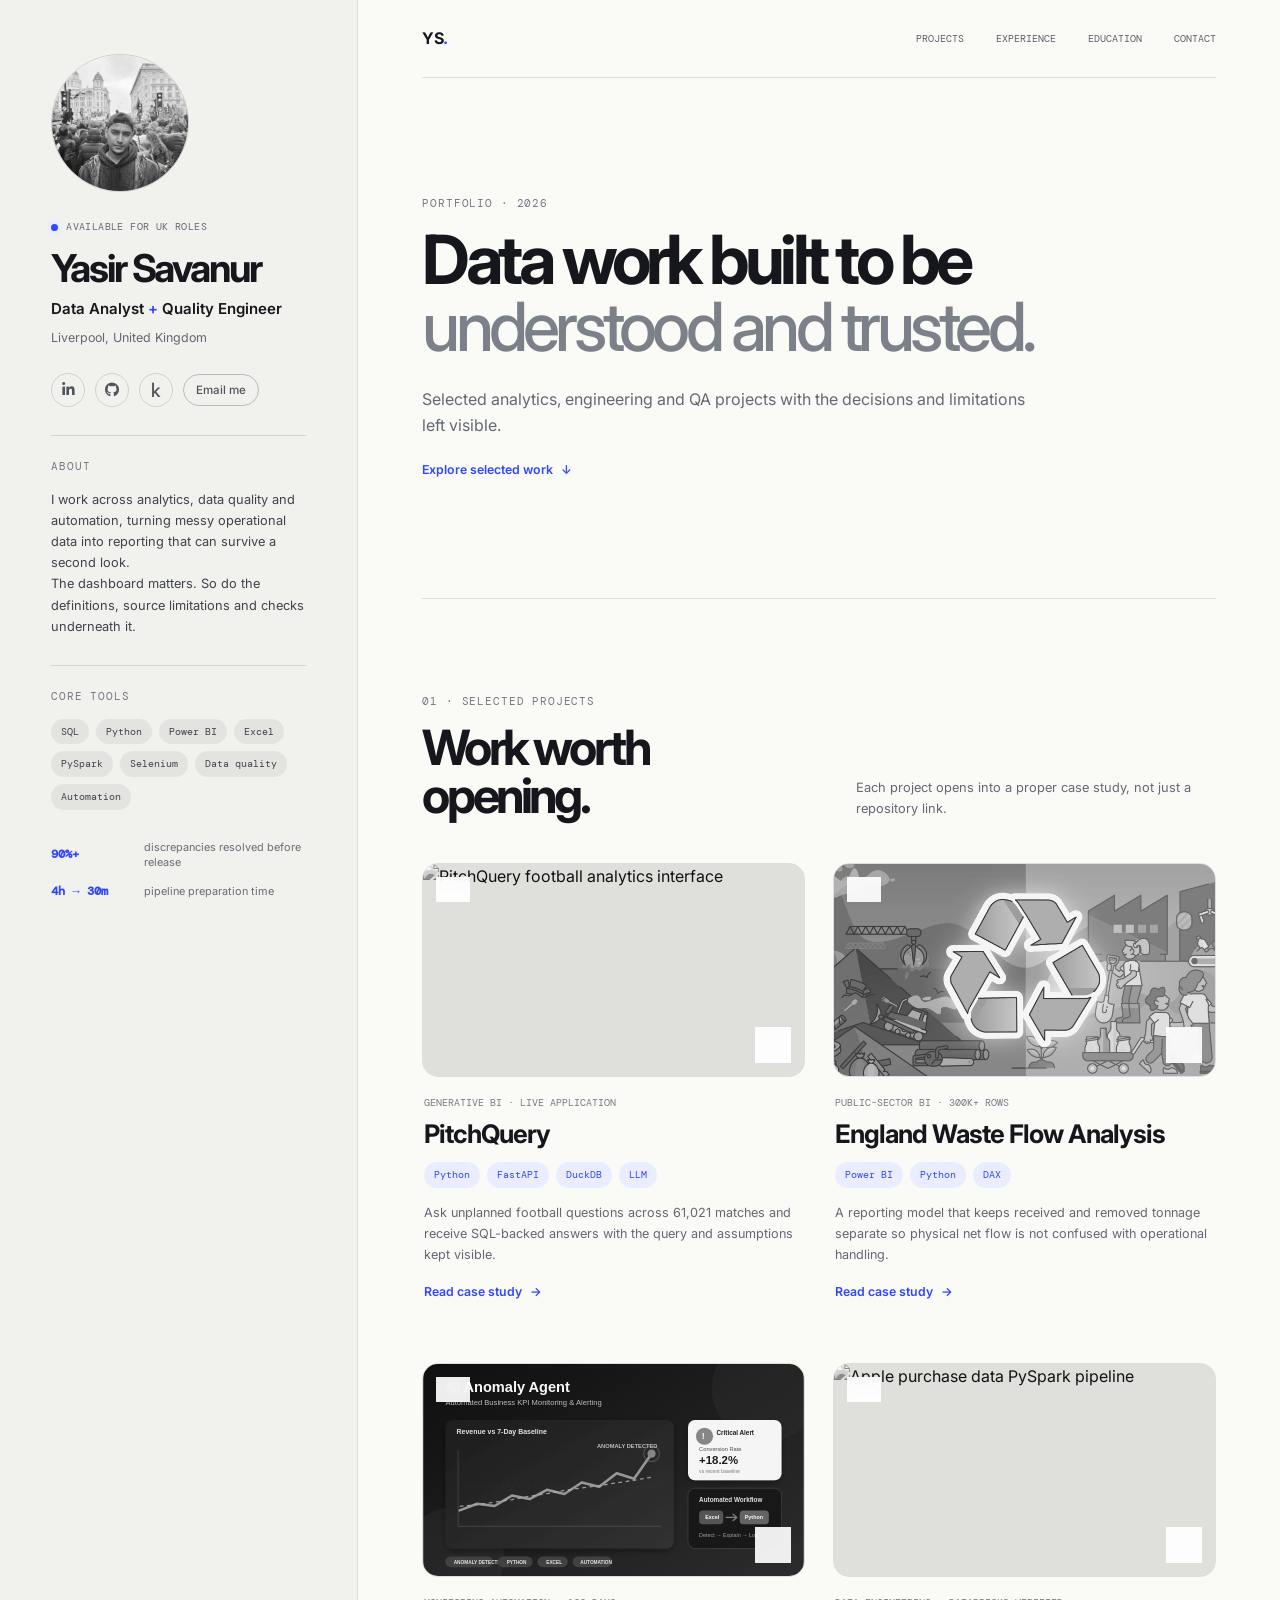
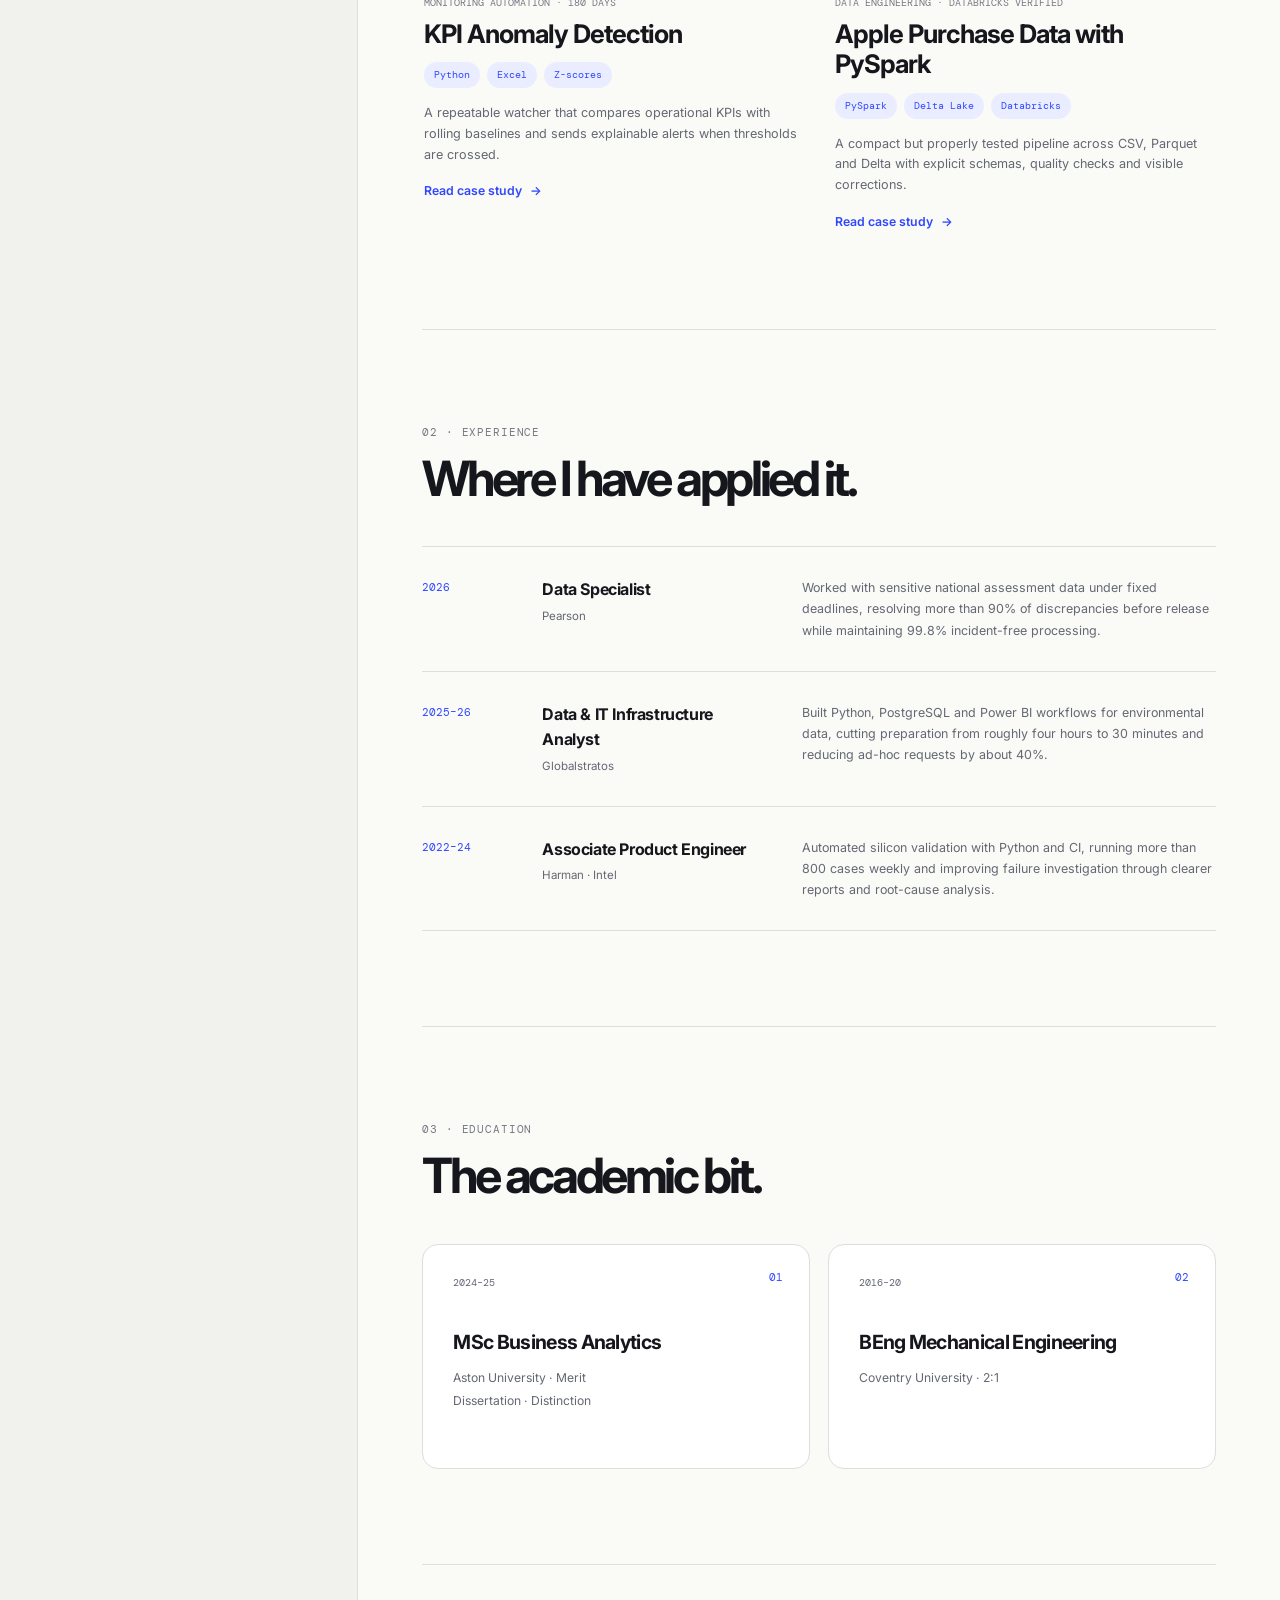
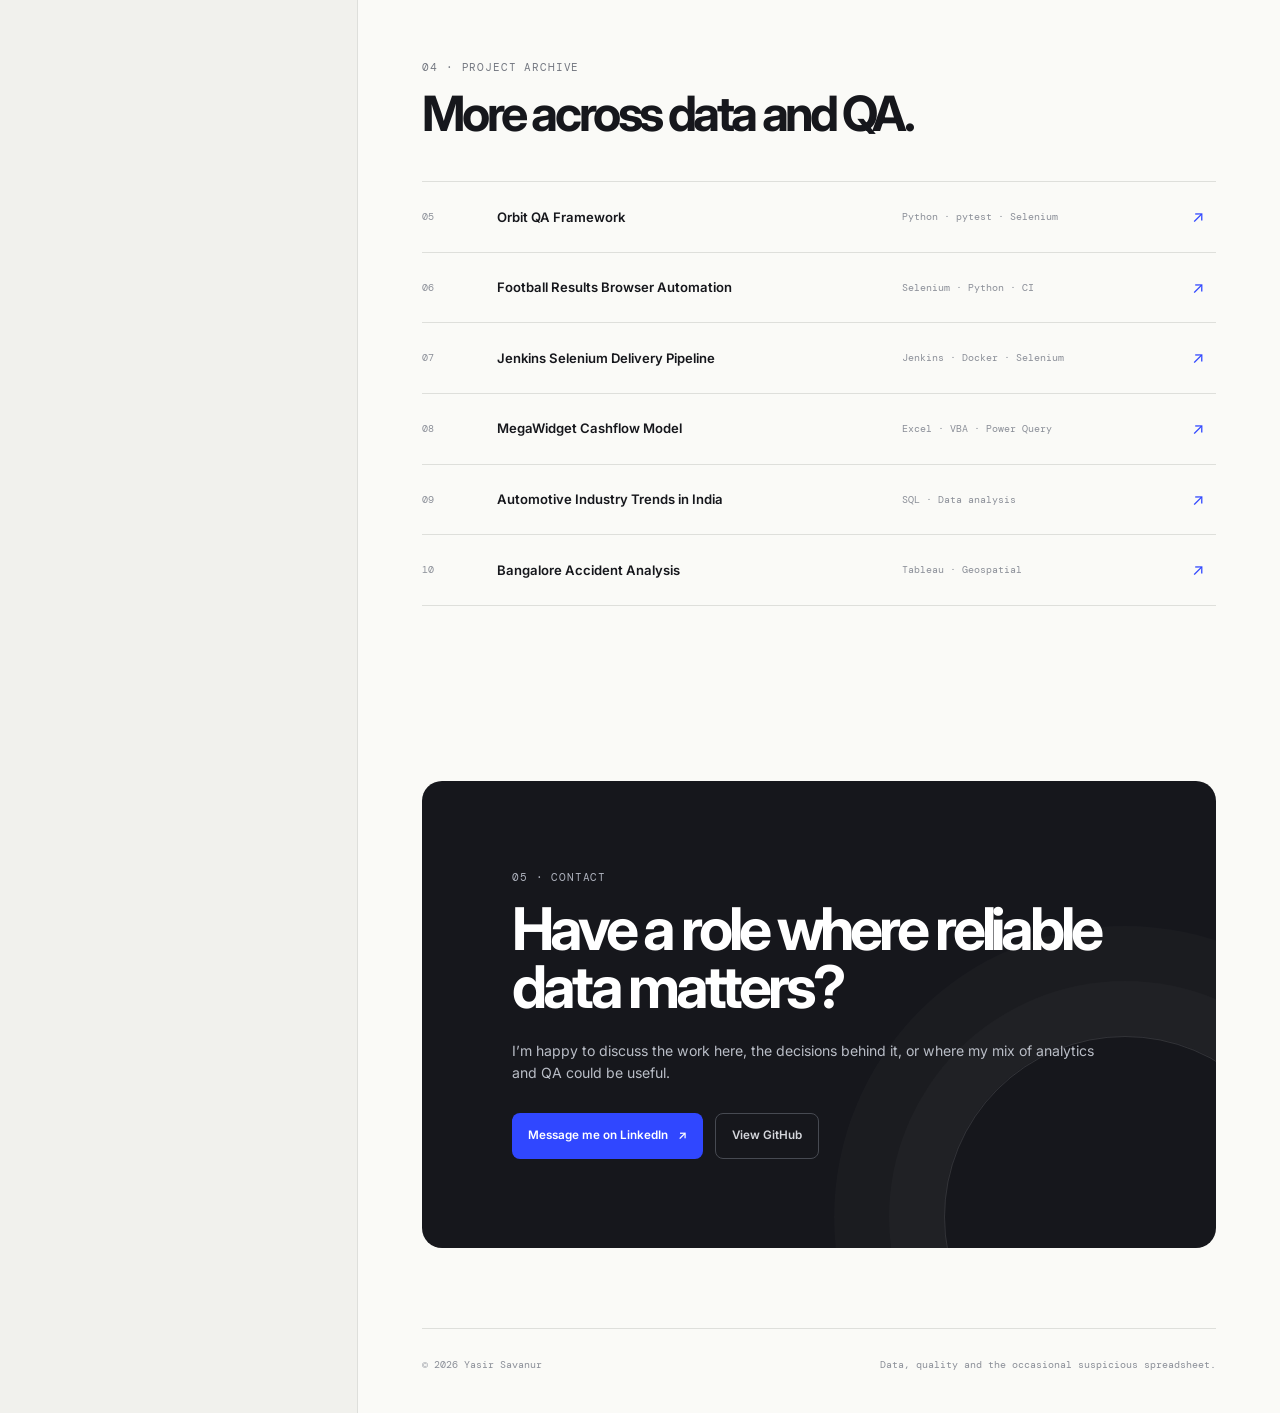
==== index.html @ f7ff0d37 "Redesign portfolio with monochrome analyst layout" ====
<!doctype html>
<html lang="en">
  <head>
    <meta charset="utf-8">
    <meta name="viewport" content="width=device-width, initial-scale=1">
    <meta name="description" content="Portfolio of Yasir Savanur, a UK-based data analyst working across Power BI, SQL, Python, data quality and automation.">
    <meta name="theme-color" content="#f6f6f2">
    <title>Yasir Savanur | Data Analyst</title>
    <link rel="preconnect" href="https://fonts.googleapis.com">
    <link rel="preconnect" href="https://fonts.gstatic.com" crossorigin>
    <link href="https://fonts.googleapis.com/css2?family=DM+Mono:wght@400;500&amp;family=Inter:wght@400;500;600;700&amp;display=swap" rel="stylesheet">
    <link rel="stylesheet" href="assets/css/fontawesome-all.min.css">
    <link rel="stylesheet" href="assets/css/refined.css">
    <script src="assets/js/portfolio.js" defer></script>
  </head>
  <body>
    <a class="skip-link" href="#main-content">Skip to content</a>

    <div class="portfolio-shell">
      <aside class="profile-panel" aria-label="Profile">
        <div class="profile-inner">
          <a class="portrait-link" href="#main-content" aria-label="Back to the top">
            <img class="profile-photo" src="images/2aeb2792-b7c7-423c-a01d-d7859b0a47f7.jpeg" alt="Yasir Savanur in Liverpool">
          </a>
          <div class="profile-heading">
            <p class="availability"><span aria-hidden="true"></span> Available for UK roles</p>
            <h1>Yasir Savanur</h1>
            <p>Data Analyst <span>+</span> Quality Engineer</p>
            <small>Liverpool, United Kingdom</small>
          </div>
          <nav class="social-links" aria-label="External profiles">
            <a href="https://www.linkedin.com/in/yasir-savanur/" target="_blank" rel="noreferrer" aria-label="LinkedIn"><i class="fab fa-linkedin-in" aria-hidden="true"></i></a>
            <a href="https://github.com/yasirsavanur" target="_blank" rel="noreferrer" aria-label="GitHub"><i class="fab fa-github" aria-hidden="true"></i></a>
            <a href="https://www.kaggle.com/yasirsavanur" target="_blank" rel="noreferrer" aria-label="Kaggle"><i class="fab fa-kaggle" aria-hidden="true"></i></a>
            <a class="email-link" href="#contact">Email me</a>
          </nav>
          <section class="profile-section" aria-labelledby="about-label">
            <p class="side-label" id="about-label">About</p>
            <p>I work across analytics, data quality and automation, turning messy operational data into reporting that can survive a second look.</p>
            <p>The dashboard matters. So do the definitions, source limitations and checks underneath it.</p>
          </section>
          <section class="profile-section" aria-labelledby="skills-label">
            <p class="side-label" id="skills-label">Core tools</p>
            <ul class="skill-list">
              <li>SQL</li><li>Python</li><li>Power BI</li><li>Excel</li><li>PySpark</li><li>Selenium</li><li>Data quality</li><li>Automation</li>
            </ul>
          </section>
          <div class="profile-proof" aria-label="Selected results">
            <div><strong>90%+</strong><span>discrepancies resolved before release</span></div>
            <div><strong>4h → 30m</strong><span>pipeline preparation time</span></div>
          </div>
        </div>
      </aside>

      <main class="portfolio-main" id="main-content">
        <header class="topbar">
          <a class="wordmark" href="#main-content">YS<span>.</span></a>
          <nav aria-label="Page navigation">
            <a href="#projects">Projects</a><a href="#experience">Experience</a><a href="#education">Education</a><a href="#contact">Contact</a>
          </nav>
        </header>

        <section class="intro-block reveal">
          <p class="section-label">Portfolio · 2026</p>
          <h2>Data work built to be<br><span>understood and trusted.</span></h2>
          <p>Selected analytics, engineering and QA projects with the decisions and limitations left visible.</p>
          <a class="text-link" href="#projects">Explore selected work <span aria-hidden="true">↓</span></a>
        </section>

        <section class="content-section" id="projects">
          <div class="section-heading reveal">
            <div><p class="section-label">01 · Selected projects</p><h2>Work worth opening.</h2></div>
            <p>Each project opens into a proper case study, not just a repository link.</p>
          </div>
          <div class="project-grid">
            <article class="project-card reveal">
              <a class="project-image" href="projects/pitchquery.html"><img src="https://pitchquery-football-bi.vercel.app/og.png" alt="PitchQuery football analytics interface" loading="eager"><span class="project-number">01</span><span class="open-mark" aria-hidden="true">↗</span></a>
              <div class="project-copy"><p class="project-type">Generative BI · Live application</p><h3><a href="projects/pitchquery.html">PitchQuery</a></h3><ul class="tag-list"><li>Python</li><li>FastAPI</li><li>DuckDB</li><li>LLM</li></ul><p>Ask unplanned football questions across 61,021 matches and receive SQL-backed answers with the query and assumptions kept visible.</p><a class="text-link" href="projects/pitchquery.html">Read case study <span aria-hidden="true">→</span></a></div>
            </article>
            <article class="project-card reveal">
              <a class="project-image" href="projects/waste-data.html"><img src="images/wasteimg.jpeg" alt="England waste management Power BI analysis" loading="lazy"><span class="project-number">02</span><span class="open-mark" aria-hidden="true">↗</span></a>
              <div class="project-copy"><p class="project-type">Public-sector BI · 300K+ rows</p><h3><a href="projects/waste-data.html">England Waste Flow Analysis</a></h3><ul class="tag-list"><li>Power BI</li><li>Python</li><li>DAX</li></ul><p>A reporting model that keeps received and removed tonnage separate so physical net flow is not confused with operational handling.</p><a class="text-link" href="projects/waste-data.html">Read case study <span aria-hidden="true">→</span></a></div>
            </article>
            <article class="project-card reveal">
              <a class="project-image" href="projects/kpi-anomaly.html"><img src="images/ai-anomaly-agent-thumbnail.svg" alt="KPI anomaly detection and alerting workflow" loading="lazy"><span class="project-number">03</span><span class="open-mark" aria-hidden="true">↗</span></a>
              <div class="project-copy"><p class="project-type">Monitoring automation · 180 days</p><h3><a href="projects/kpi-anomaly.html">KPI Anomaly Detection</a></h3><ul class="tag-list"><li>Python</li><li>Excel</li><li>Z-scores</li></ul><p>A repeatable watcher that compares operational KPIs with rolling baselines and sends explainable alerts when thresholds are crossed.</p><a class="text-link" href="projects/kpi-anomaly.html">Read case study <span aria-hidden="true">→</span></a></div>
            </article>
            <article class="project-card reveal">
              <a class="project-image" href="projects/apple-pyspark.html"><img src="https://raw.githubusercontent.com/yasirsavanur/apple-data-analysis-pyspark/main/docs/assets/apple-pyspark-pipeline.png" alt="Apple purchase data PySpark pipeline" loading="lazy"><span class="project-number">04</span><span class="open-mark" aria-hidden="true">↗</span></a>
              <div class="project-copy"><p class="project-type">Data engineering · Databricks verified</p><h3><a href="projects/apple-pyspark.html">Apple Purchase Data with PySpark</a></h3><ul class="tag-list"><li>PySpark</li><li>Delta Lake</li><li>Databricks</li></ul><p>A compact but properly tested pipeline across CSV, Parquet and Delta with explicit schemas, quality checks and visible corrections.</p><a class="text-link" href="projects/apple-pyspark.html">Read case study <span aria-hidden="true">→</span></a></div>
            </article>
          </div>
        </section>

        <section class="content-section" id="experience">
          <div class="section-heading reveal"><div><p class="section-label">02 · Experience</p><h2>Where I have applied it.</h2></div></div>
          <div class="timeline">
            <article class="timeline-row reveal"><p class="timeline-date">2026</p><div><h3>Data Specialist</h3><p class="company">Pearson</p></div><p>Worked with sensitive national assessment data under fixed deadlines, resolving more than 90% of discrepancies before release while maintaining 99.8% incident-free processing.</p></article>
            <article class="timeline-row reveal"><p class="timeline-date">2025–26</p><div><h3>Data &amp; IT Infrastructure Analyst</h3><p class="company">Globalstratos</p></div><p>Built Python, PostgreSQL and Power BI workflows for environmental data, cutting preparation from roughly four hours to 30 minutes and reducing ad-hoc requests by about 40%.</p></article>
            <article class="timeline-row reveal"><p class="timeline-date">2022–24</p><div><h3>Associate Product Engineer</h3><p class="company">Harman · Intel</p></div><p>Automated silicon validation with Python and CI, running more than 800 cases weekly and improving failure investigation through clearer reports and root-cause analysis.</p></article>
          </div>
        </section>

        <section class="content-section" id="education">
          <div class="section-heading reveal"><div><p class="section-label">03 · Education</p><h2>The academic bit.</h2></div></div>
          <div class="education-grid">
            <article class="education-card reveal"><span>01</span><p class="education-year">2024–25</p><h3>MSc Business Analytics</h3><p>Aston University · Merit</p><small>Dissertation · Distinction</small></article>
            <article class="education-card reveal"><span>02</span><p class="education-year">2016–20</p><h3>BEng Mechanical Engineering</h3><p>Coventry University · 2:1</p></article>
          </div>
        </section>

        <section class="content-section" id="more-work">
          <div class="section-heading reveal"><div><p class="section-label">04 · Project archive</p><h2>More across data and QA.</h2></div></div>
          <div class="archive-list">
            <a class="reveal" href="projects/orbit-qa.html"><span>05</span><strong>Orbit QA Framework</strong><em>Python · pytest · Selenium</em><i>↗</i></a>
            <a class="reveal" href="https://github.com/yasirsavanur/selenium-football-results-automation" target="_blank" rel="noreferrer"><span>06</span><strong>Football Results Browser Automation</strong><em>Selenium · Python · CI</em><i>↗</i></a>
            <a class="reveal" href="https://github.com/yasirsavanur/Jenkins-CI" target="_blank" rel="noreferrer"><span>07</span><strong>Jenkins Selenium Delivery Pipeline</strong><em>Jenkins · Docker · Selenium</em><i>↗</i></a>
            <a class="reveal" href="https://github.com/yasirsavanur/spreadsheet_cashflow_analysis" target="_blank" rel="noreferrer"><span>08</span><strong>MegaWidget Cashflow Model</strong><em>Excel · VBA · Power Query</em><i>↗</i></a>
            <a class="reveal" href="https://github.com/yasirsavanur/Databases_SQL" target="_blank" rel="noreferrer"><span>09</span><strong>Automotive Industry Trends in India</strong><em>SQL · Data analysis</em><i>↗</i></a>
            <a class="reveal" href="https://public.tableau.com/app/profile/yasir.savanur/viz/BangaloreAccidentsGeoSpatialAnalysis/ColisionHotspotsDashboard" target="_blank" rel="noreferrer"><span>10</span><strong>Bangalore Accident Analysis</strong><em>Tableau · Geospatial</em><i>↗</i></a>
          </div>
        </section>

        <section class="contact-card reveal" id="contact">
          <p class="section-label">05 · Contact</p><h2>Have a role where reliable data matters?</h2><p>I’m happy to discuss the work here, the decisions behind it, or where my mix of analytics and QA could be useful.</p>
          <div class="contact-actions"><a class="primary-button" href="https://www.linkedin.com/in/yasir-savanur/" target="_blank" rel="noreferrer">Message me on LinkedIn <span aria-hidden="true">↗</span></a><a class="secondary-button" href="https://github.com/yasirsavanur" target="_blank" rel="noreferrer">View GitHub</a></div>
        </section>
        <footer class="site-footer"><p>© <span data-year>2026</span> Yasir Savanur</p><p>Data, quality and the occasional suspicious spreadsheet.</p></footer>
      </main>
    </div>
  </body>
</html>
---- assets/css/refined.css ----
:root {
  --ink: #16171c;
  --muted: #646873;
  --quiet: #8b8f98;
  --paper: #fafaf7;
  --panel: #f1f1ed;
  --card: #ffffff;
  --line: #dedfdb;
  --blue: #3047ff;
  --blue-soft: #eaedff;
  --mono: "DM Mono", "Courier New", monospace;
  --sans: "Inter", Arial, sans-serif;
}

* { box-sizing: border-box; }
html { scroll-behavior: smooth; scroll-padding-top: 90px; }
body { margin: 0; background: var(--paper); color: var(--ink); font-family: var(--sans); font-size: 16px; line-height: 1.6; -webkit-font-smoothing: antialiased; }
a { color: inherit; text-decoration: none; }
img { display: block; max-width: 100%; }
::selection { background: var(--blue); color: #fff; }

.skip-link { position: fixed; top: 12px; left: 12px; z-index: 1000; padding: 10px 14px; background: var(--ink); color: #fff; font-size: .75rem; transform: translateY(-160%); }
.skip-link:focus { transform: translateY(0); }
:focus-visible { outline: 2px solid var(--blue); outline-offset: 4px; }

.portfolio-shell { display: grid; min-height: 100vh; grid-template-columns: clamp(310px, 28vw, 420px) minmax(0, 1fr); }
.profile-panel { position: relative; z-index: 2; border-right: 1px solid var(--line); background: var(--panel); }
.profile-inner { position: sticky; top: 0; display: flex; min-height: 100vh; flex-direction: column; padding: clamp(44px, 6vh, 72px) clamp(30px, 4vw, 58px) 34px; }
.portrait-link { width: fit-content; }
.profile-photo { width: 138px; height: 138px; border: 1px solid #c9cac5; border-radius: 50%; filter: grayscale(1) contrast(1.06); object-fit: cover; object-position: center 62%; }
.profile-heading { margin-top: 27px; }
.availability { display: flex; align-items: center; gap: 8px; margin: 0 0 13px; color: var(--muted); font-family: var(--mono); font-size: .63rem; letter-spacing: .04em; text-transform: uppercase; }
.availability span { width: 7px; height: 7px; border-radius: 50%; background: var(--blue); box-shadow: 0 0 0 4px var(--blue-soft); }
.profile-heading h1 { margin: 0; font-size: clamp(2rem, 3vw, 2.65rem); letter-spacing: -.055em; line-height: 1.05; }
.profile-heading > p:not(.availability) { margin: 9px 0 2px; font-size: .94rem; font-weight: 600; }
.profile-heading > p span { color: var(--blue); }
.profile-heading small { color: var(--muted); font-size: .78rem; }

.social-links { display: flex; align-items: center; gap: 10px; margin-top: 24px; }
.social-links a:not(.email-link) { display: grid; width: 34px; height: 34px; place-items: center; border: 1px solid #cfd0cb; border-radius: 50%; color: #50545c; font-size: .9rem; transition: border-color 160ms ease, color 160ms ease, transform 160ms ease; }
.social-links a:not(.email-link):hover { border-color: var(--blue); color: var(--blue); transform: translateY(-2px); }
.email-link { padding: 6px 12px; border: 1px solid #b9bbc1; border-radius: 999px; color: #50545c; font-size: .72rem; font-weight: 500; }
.email-link:hover { border-color: var(--blue); color: var(--blue); }

.profile-section { padding-top: 23px; margin-top: 28px; border-top: 1px solid #d4d5d0; }
.side-label, .section-label { margin: 0 0 13px; color: #747881; font-family: var(--mono); font-size: .66rem; letter-spacing: .08em; text-transform: uppercase; }
.profile-section > p:not(.side-label) { margin: 0; color: #3f434b; font-size: .8rem; line-height: 1.65; }
.profile-section > p + p { margin-top: 8px; }
.skill-list, .tag-list { display: flex; flex-wrap: wrap; gap: 7px; padding: 0; margin: 0; list-style: none; }
.skill-list li, .tag-list li { padding: 5px 10px; border-radius: 999px; background: #e3e4df; color: #3e424b; font-family: var(--mono); font-size: .61rem; }
.profile-proof { display: grid; gap: 12px; margin-top: auto; padding-top: 30px; }
.profile-proof div { display: grid; grid-template-columns: 82px 1fr; gap: 11px; align-items: center; }
.profile-proof strong { color: var(--blue); font-family: var(--mono); font-size: .77rem; }
.profile-proof span { color: #696d74; font-size: .68rem; line-height: 1.4; }

.portfolio-main { min-width: 0; padding: 0 clamp(34px, 5vw, 84px); }
.topbar { position: sticky; top: 0; z-index: 20; display: flex; height: 78px; align-items: center; justify-content: space-between; border-bottom: 1px solid var(--line); background: rgba(250, 250, 247, .92); backdrop-filter: blur(14px); }
.wordmark { font-size: 1rem; font-weight: 700; letter-spacing: -.04em; }
.wordmark span { color: var(--blue); }
.topbar nav { display: flex; gap: clamp(18px, 2.5vw, 35px); }
.topbar nav a { color: #5c6069; font-family: var(--mono); font-size: .61rem; text-transform: uppercase; }
.topbar nav a:hover { color: var(--blue); }

.intro-block { display: flex; min-height: 520px; max-width: 890px; flex-direction: column; justify-content: center; padding: 75px 0; }
.intro-block h2, .section-heading h2, .contact-card h2 { margin: 0; font-size: clamp(2.7rem, 5.3vw, 5.8rem); letter-spacing: -.07em; line-height: .98; }
.intro-block h2 span { color: #7c8088; font-weight: 500; }
.intro-block > p:not(.section-label) { max-width: 620px; margin: 28px 0 22px; color: var(--muted); font-size: 1rem; }
.text-link { display: inline-flex; width: fit-content; align-items: center; gap: 8px; color: var(--blue); font-size: .77rem; font-weight: 600; }
.text-link span { transition: transform 160ms ease; }
.text-link:hover span { transform: translateX(4px); }
.intro-block .text-link:hover span { transform: translateY(4px); }

.content-section { padding: 95px 0; border-top: 1px solid var(--line); }
.section-heading { display: flex; align-items: end; justify-content: space-between; gap: 40px; margin-bottom: 44px; }
.section-heading h2 { font-size: clamp(2.2rem, 3.8vw, 4.2rem); }
.section-heading > p { max-width: 360px; margin: 0; color: var(--muted); font-size: .8rem; }

.project-grid { display: grid; grid-template-columns: repeat(2, minmax(0, 1fr)); gap: 60px 28px; }
.project-card { min-width: 0; }
.project-image { position: relative; display: block; overflow: hidden; border: 1px solid var(--line); border-radius: 16px; background: #e8e8e4; }
.project-image::after { position: absolute; inset: 0; background: rgba(22, 23, 28, .04); content: ""; transition: background 200ms ease; }
.project-image img { width: 100%; aspect-ratio: 16 / 8.9; filter: grayscale(1) contrast(1.05); object-fit: cover; transition: transform 350ms ease; }
.project-image:hover img { transform: scale(1.025); }
.project-image:hover::after { background: transparent; }
.project-number, .open-mark { position: absolute; z-index: 2; display: grid; place-items: center; background: rgba(255, 255, 255, .92); backdrop-filter: blur(8px); }
.project-number { top: 13px; left: 13px; width: 34px; height: 25px; border-radius: 999px; color: #40444c; font-family: var(--mono); font-size: .58rem; }
.open-mark { right: 13px; bottom: 13px; width: 36px; height: 36px; border-radius: 50%; color: var(--blue); font-size: .95rem; }
.project-copy { padding: 18px 2px 0; }
.project-type { margin: 0 0 8px; color: #767a83; font-family: var(--mono); font-size: .61rem; text-transform: uppercase; }
.project-copy h3 { margin: 0; font-size: clamp(1.25rem, 2vw, 1.7rem); letter-spacing: -.04em; line-height: 1.2; }
.project-copy h3 a:hover { color: var(--blue); }
.tag-list { margin-top: 13px; }
.tag-list li { background: var(--blue-soft); color: var(--blue); }
.project-copy > p:not(.project-type) { margin: 15px 0 12px; color: var(--muted); font-size: .79rem; line-height: 1.65; }

.timeline { border-top: 1px solid var(--line); }
.timeline-row { display: grid; grid-template-columns: 90px minmax(190px, .75fr) minmax(280px, 1.35fr); gap: 30px; padding: 30px 0; border-bottom: 1px solid var(--line); }
.timeline-date { margin: 2px 0 0; color: var(--blue); font-family: var(--mono); font-size: .69rem; }
.timeline-row h3 { margin: 0; font-size: 1rem; letter-spacing: -.025em; }
.company { margin: 4px 0 0; color: var(--muted); font-size: .72rem; }
.timeline-row > p:last-child { margin: 0; color: var(--muted); font-size: .78rem; line-height: 1.7; }

.education-grid { display: grid; grid-template-columns: repeat(2, minmax(0, 1fr)); gap: 18px; }
.education-card { position: relative; min-height: 225px; padding: 30px; border: 1px solid var(--line); border-radius: 16px; background: var(--card); }
.education-card > span { position: absolute; top: 24px; right: 26px; color: var(--blue); font-family: var(--mono); font-size: .7rem; }
.education-year { margin: 0 0 36px; color: var(--muted); font-family: var(--mono); font-size: .65rem; }
.education-card h3 { max-width: 320px; margin: 0 0 9px; font-size: 1.22rem; letter-spacing: -.035em; }
.education-card p:not(.education-year), .education-card small { margin: 0; color: var(--muted); font-size: .76rem; }

.archive-list { border-top: 1px solid var(--line); }
.archive-list a { display: grid; grid-template-columns: 55px minmax(260px, 1fr) minmax(180px, .7fr) 24px; gap: 20px; align-items: center; padding: 22px 0; border-bottom: 1px solid var(--line); transition: color 160ms ease, padding 160ms ease; }
.archive-list a:hover { padding-left: 7px; color: var(--blue); }
.archive-list span, .archive-list em { color: var(--quiet); font-family: var(--mono); font-size: .61rem; font-style: normal; }
.archive-list strong { font-size: .82rem; font-weight: 600; }
.archive-list i { color: var(--blue); font-style: normal; }

.contact-card { position: relative; padding: clamp(48px, 7vw, 90px); margin: 80px 0; overflow: hidden; border-radius: 20px; background: var(--ink); color: #fff; }
.contact-card::after { position: absolute; right: -90px; bottom: -150px; width: 360px; height: 360px; border: 1px solid rgba(255,255,255,.12); border-radius: 50%; box-shadow: 0 0 0 55px rgba(255,255,255,.025), 0 0 0 110px rgba(255,255,255,.018); content: ""; }
.contact-card .section-label { color: #aeb2bd; }
.contact-card h2 { position: relative; z-index: 1; max-width: 760px; font-size: clamp(2.5rem, 4.6vw, 5rem); }
.contact-card > p:not(.section-label) { position: relative; z-index: 1; max-width: 600px; margin: 24px 0 28px; color: #b9bdc6; font-size: .88rem; }
.contact-actions { position: relative; z-index: 1; display: flex; flex-wrap: wrap; gap: 12px; }
.primary-button, .secondary-button { display: inline-flex; align-items: center; gap: 10px; min-height: 46px; padding: 11px 16px; border-radius: 8px; font-size: .73rem; font-weight: 600; }
.primary-button { background: var(--blue); color: #fff; }
.primary-button:hover { background: #4357ff; }
.secondary-button { border: 1px solid #474a52; color: #d5d7dc; }
.secondary-button:hover { border-color: #777b85; color: #fff; }

.site-footer { display: flex; justify-content: space-between; gap: 20px; padding: 28px 0 40px; border-top: 1px solid var(--line); color: var(--quiet); font-family: var(--mono); font-size: .6rem; }
.site-footer p { margin: 0; }
.reveal { opacity: 0; transform: translateY(14px); transition: opacity 520ms ease, transform 520ms ease; }
.reveal.is-visible { opacity: 1; transform: none; }

@media (prefers-reduced-motion: reduce) {
  html { scroll-behavior: auto; }
  .reveal { opacity: 1; transform: none; transition: none; }
  .project-image img, .text-link span { transition: none; }
}

@media (max-width: 980px) {
  .portfolio-shell { grid-template-columns: 1fr; }
  .profile-panel { border-right: 0; border-bottom: 1px solid var(--line); }
  .profile-inner { position: static; min-height: auto; display: grid; grid-template-columns: 120px minmax(0, 1fr); gap: 0 28px; padding: 38px clamp(24px, 6vw, 60px); }
  .profile-photo { width: 120px; height: 120px; }
  .profile-heading { margin-top: 6px; }
  .social-links { grid-column: 2; margin-top: 16px; }
  .profile-section { grid-column: 1 / -1; }
  .profile-proof { grid-column: 1 / -1; grid-template-columns: repeat(2, 1fr); margin-top: 0; }
  .portfolio-main { padding: 0 clamp(24px, 6vw, 60px); }
}

@media (max-width: 700px) {
  .profile-inner { grid-template-columns: 86px minmax(0, 1fr); gap: 0 20px; padding: 28px 20px 30px; }
  .profile-photo { width: 86px; height: 86px; }
  .profile-heading h1 { font-size: 1.65rem; }
  .profile-heading > p:not(.availability) { font-size: .78rem; }
  .availability { font-size: .53rem; }
  .social-links { grid-column: 1 / -1; }
  .profile-proof { grid-template-columns: 1fr; }
  .portfolio-main { padding: 0 20px; }
  .topbar { height: 66px; }
  .topbar nav { gap: 15px; }
  .topbar nav a:nth-child(3), .topbar nav a:nth-child(4) { display: none; }
  .intro-block { min-height: 440px; padding: 55px 0; }
  .intro-block h2 { font-size: clamp(2.65rem, 13vw, 4rem); }
  .content-section { padding: 70px 0; }
  .section-heading { display: block; }
  .section-heading > p { margin-top: 18px; }
  .project-grid, .education-grid { grid-template-columns: 1fr; }
  .project-grid { gap: 48px; }
  .timeline-row { grid-template-columns: 65px 1fr; gap: 10px 18px; }
  .timeline-row > p:last-child { grid-column: 2; }
  .archive-list a { grid-template-columns: 38px minmax(0, 1fr) 20px; gap: 10px; }
  .archive-list em { display: none; }
  .contact-card { padding: 42px 26px; margin: 60px 0; border-radius: 15px; }
  .site-footer { display: block; }
  .site-footer p + p { margin-top: 5px; }
}
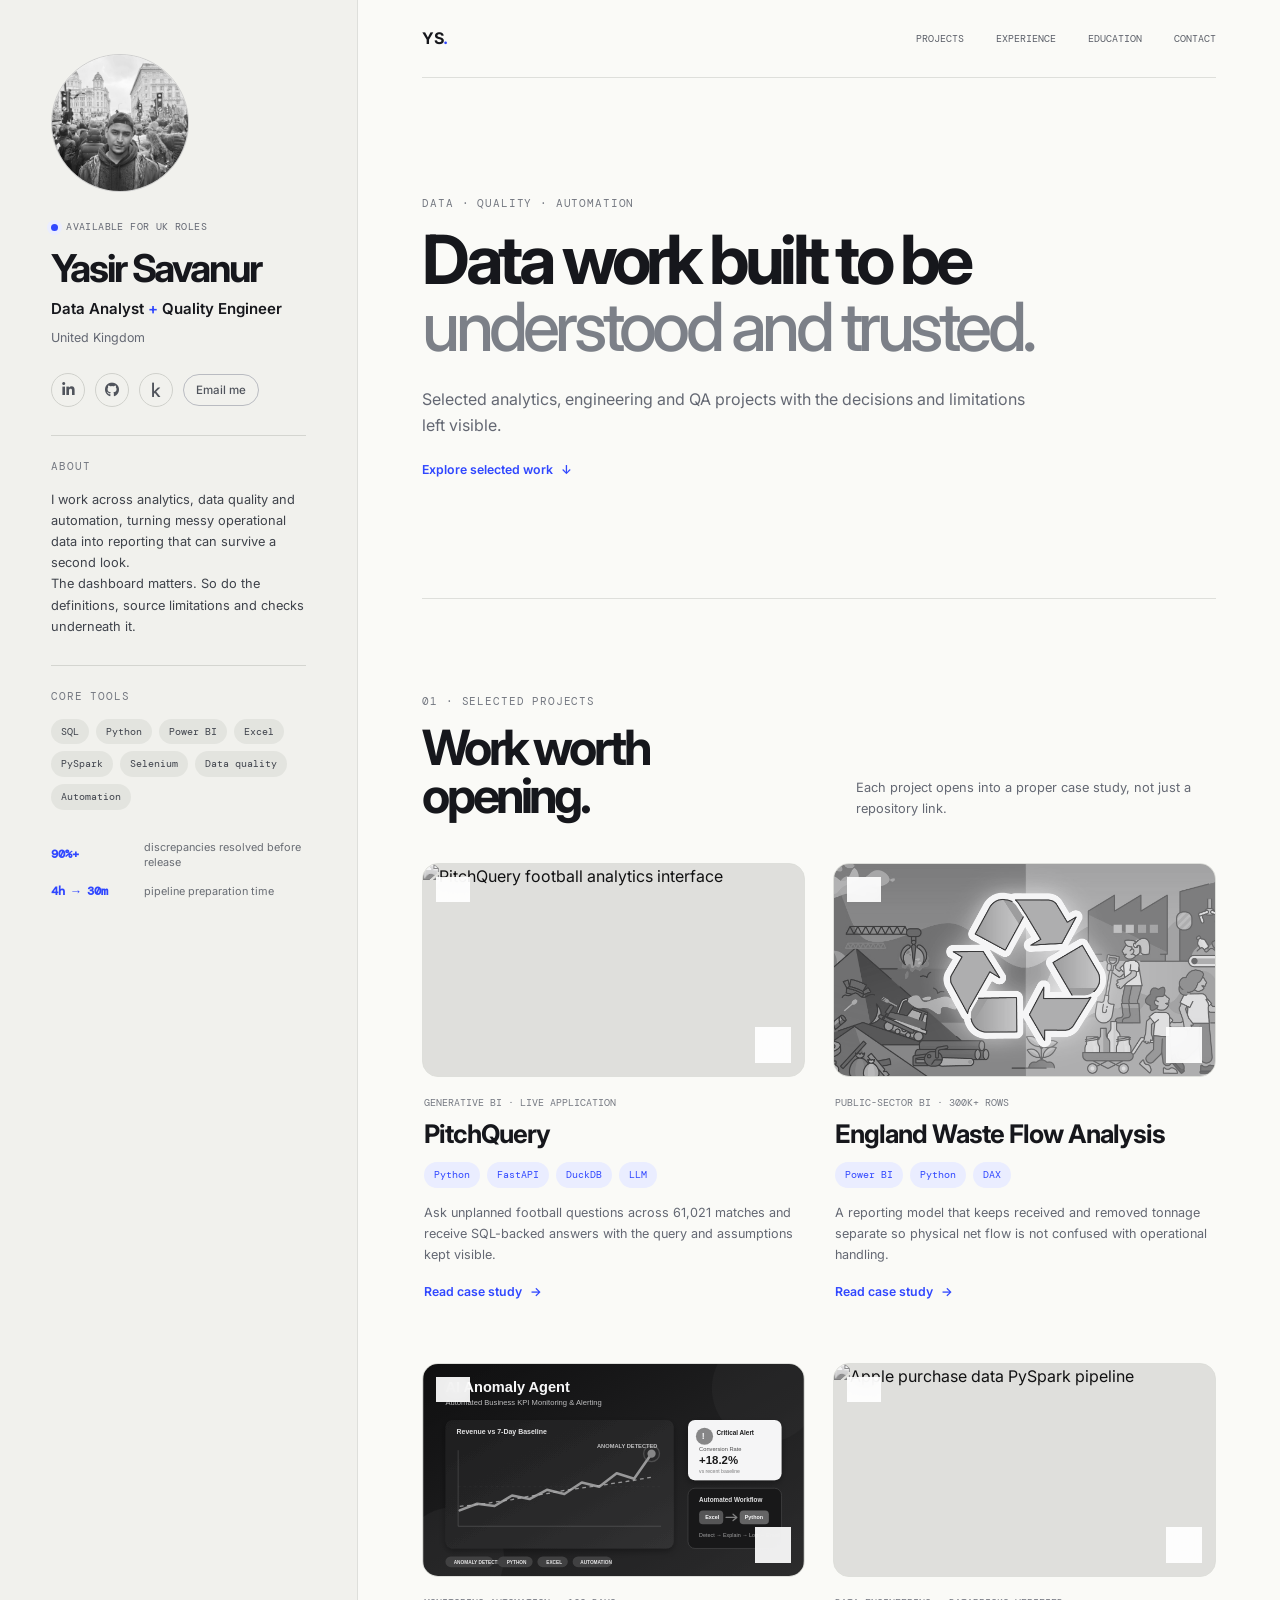
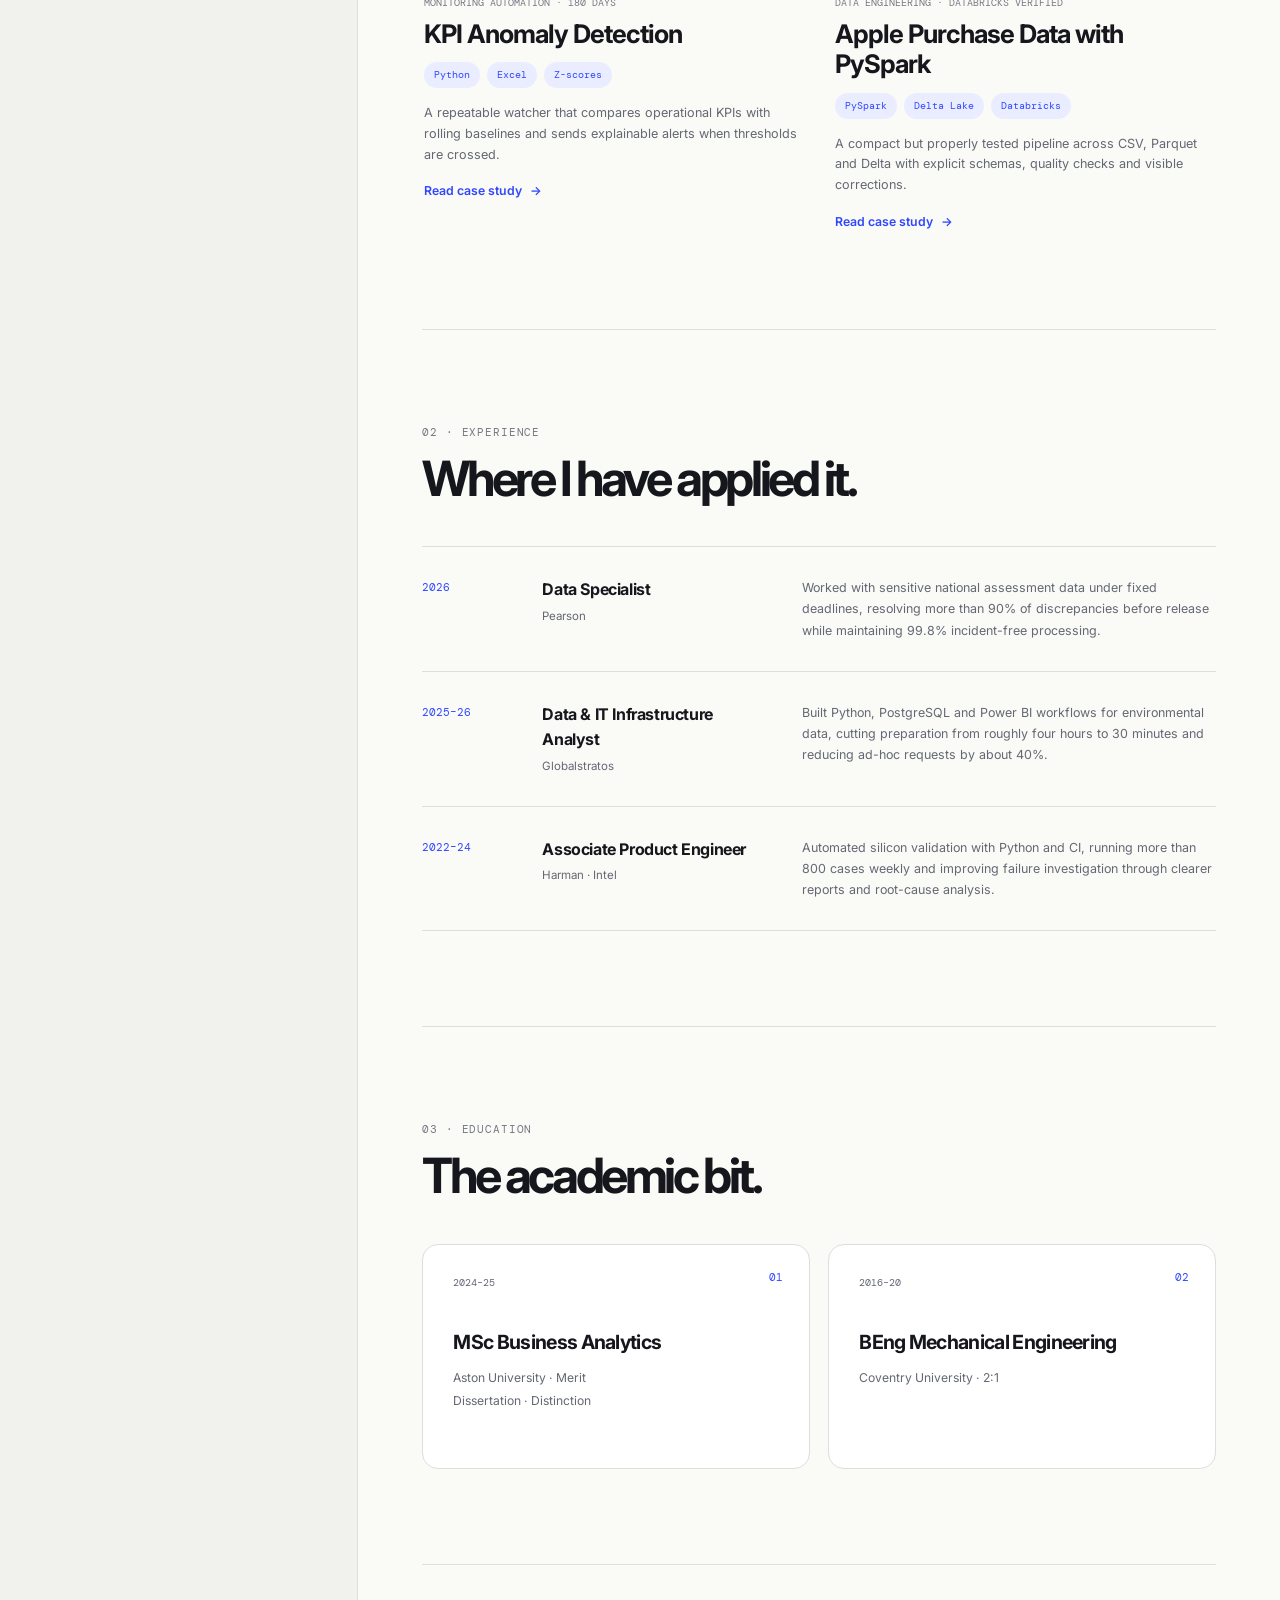
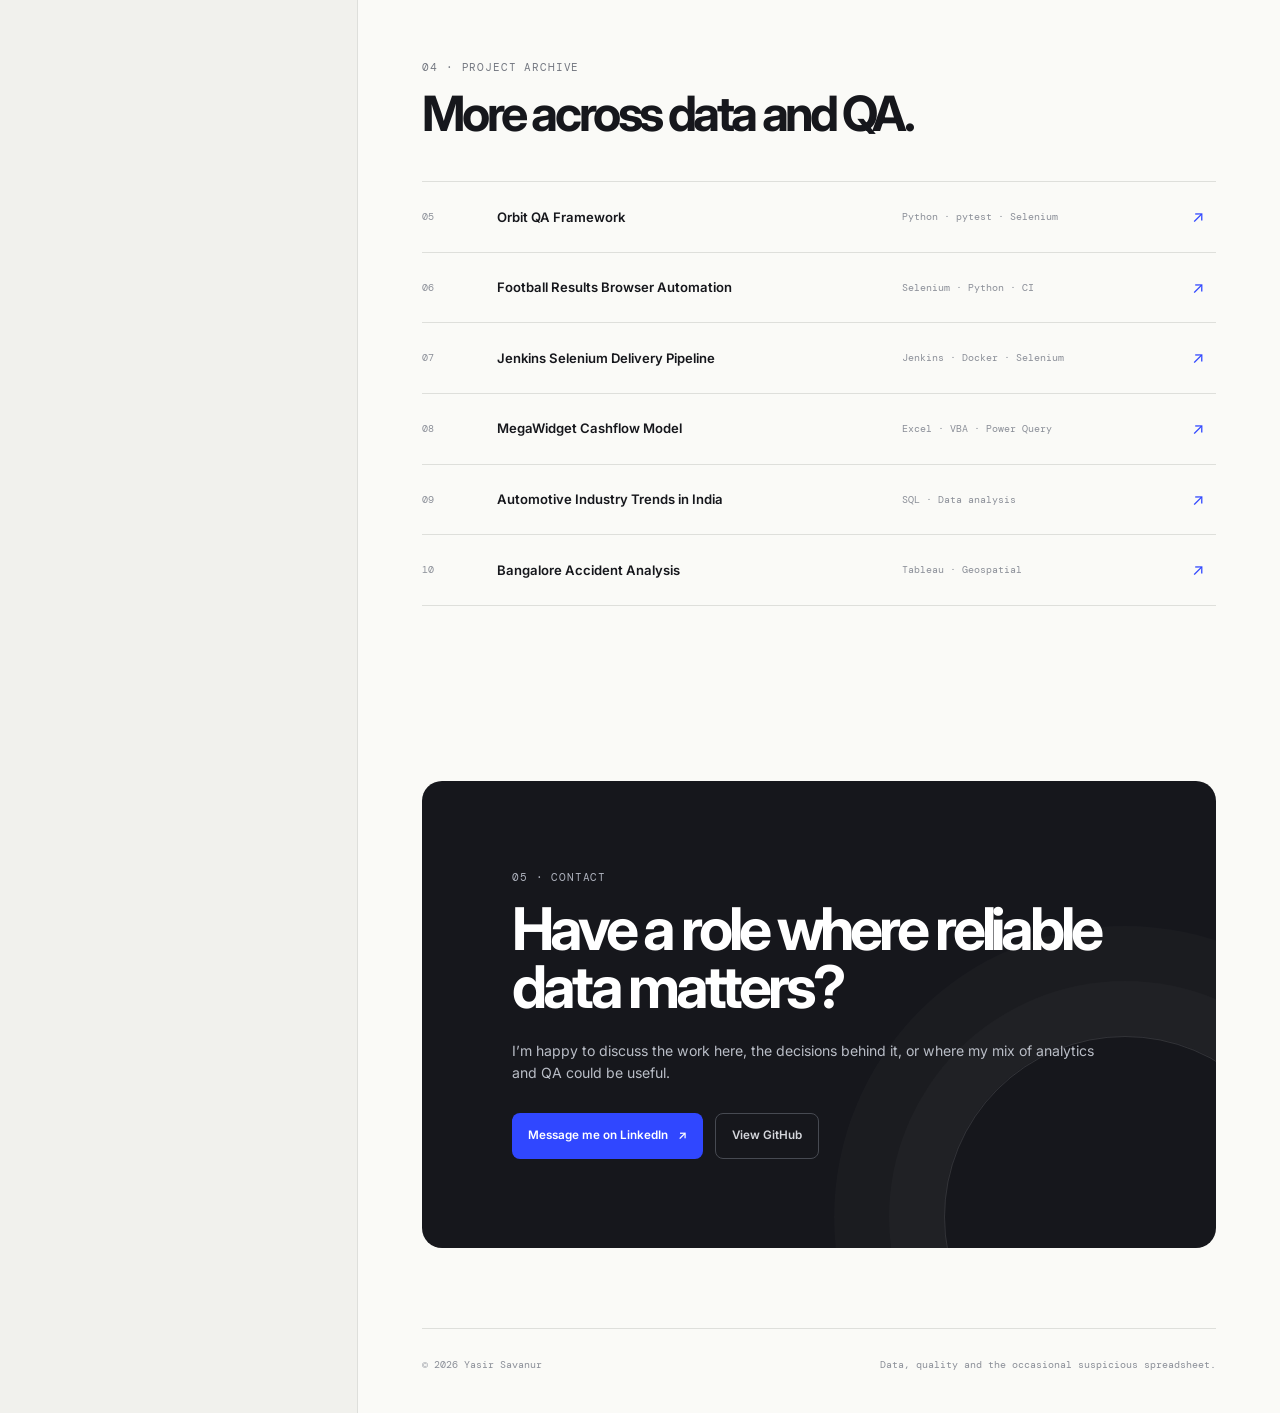
==== commit 8bfb2aa2: "Remove portfolio year and simplify location" ====
--- a/index.html
+++ b/index.html
@@ -1,4 +1,4 @@
-<!doctype html>
+<!DOCTYPE html>
 <html lang="en">
   <head>
     <meta charset="utf-8">
@@ -20,13 +20,13 @@
       <aside class="profile-panel" aria-label="Profile">
         <div class="profile-inner">
           <a class="portrait-link" href="#main-content" aria-label="Back to the top">
-            <img class="profile-photo" src="images/2aeb2792-b7c7-423c-a01d-d7859b0a47f7.jpeg" alt="Yasir Savanur in Liverpool">
+            <img class="profile-photo" src="images/2aeb2792-b7c7-423c-a01d-d7859b0a47f7.jpeg" alt="Portrait of Yasir Savanur">
           </a>
           <div class="profile-heading">
             <p class="availability"><span aria-hidden="true"></span> Available for UK roles</p>
             <h1>Yasir Savanur</h1>
             <p>Data Analyst <span>+</span> Quality Engineer</p>
-            <small>Liverpool, United Kingdom</small>
+            <small>United Kingdom</small>
           </div>
           <nav class="social-links" aria-label="External profiles">
             <a href="https://www.linkedin.com/in/yasir-savanur/" target="_blank" rel="noreferrer" aria-label="LinkedIn"><i class="fab fa-linkedin-in" aria-hidden="true"></i></a>
@@ -45,7 +45,7 @@
               <li>SQL</li><li>Python</li><li>Power BI</li><li>Excel</li><li>PySpark</li><li>Selenium</li><li>Data quality</li><li>Automation</li>
             </ul>
           </section>
-          <div class="profile-proof" aria-label="Selected results">
+          <div class="profile-proof" role="group" aria-label="Selected results">
             <div><strong>90%+</strong><span>discrepancies resolved before release</span></div>
             <div><strong>4h → 30m</strong><span>pipeline preparation time</span></div>
           </div>
@@ -61,7 +61,7 @@
         </header>
 
         <section class="intro-block reveal">
-          <p class="section-label">Portfolio · 2026</p>
+          <p class="section-label">Data · Quality · Automation</p>
           <h2>Data work built to be<br><span>understood and trusted.</span></h2>
           <p>Selected analytics, engineering and QA projects with the decisions and limitations left visible.</p>
           <a class="text-link" href="#projects">Explore selected work <span aria-hidden="true">↓</span></a>
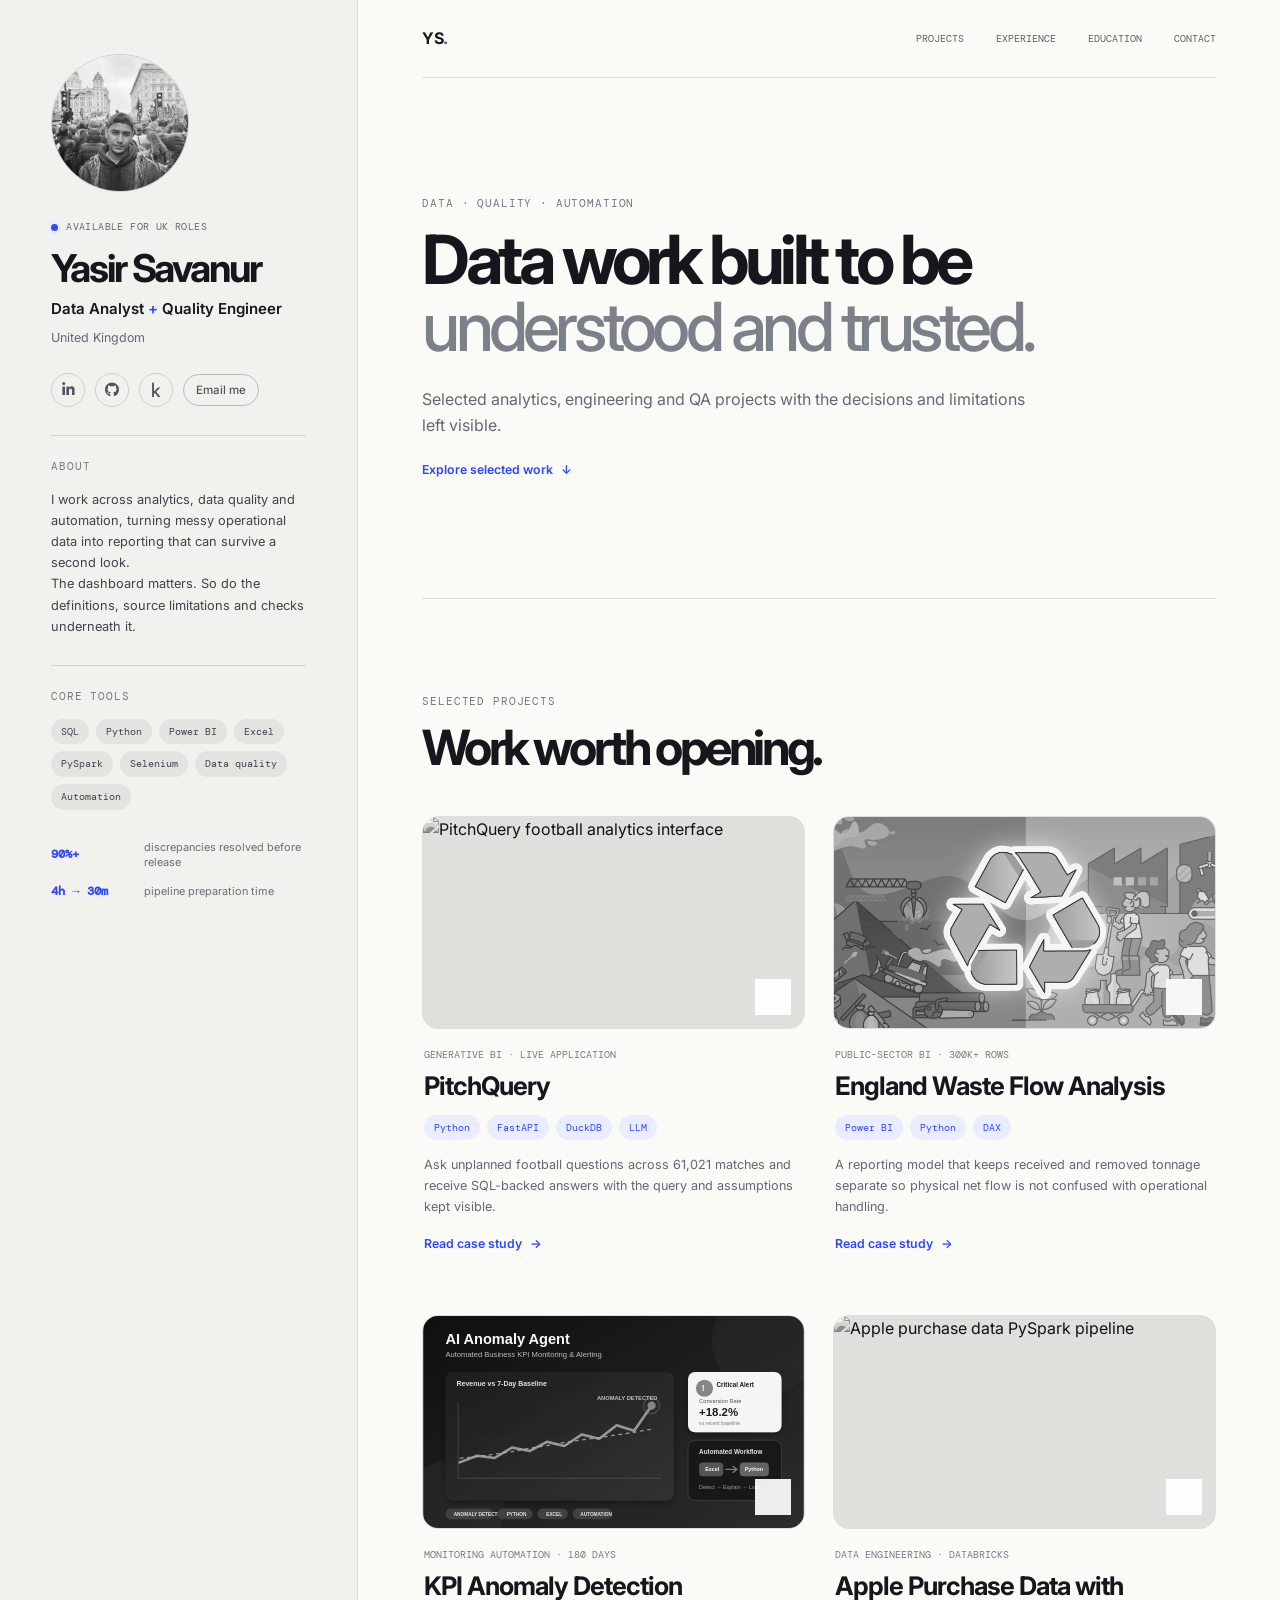
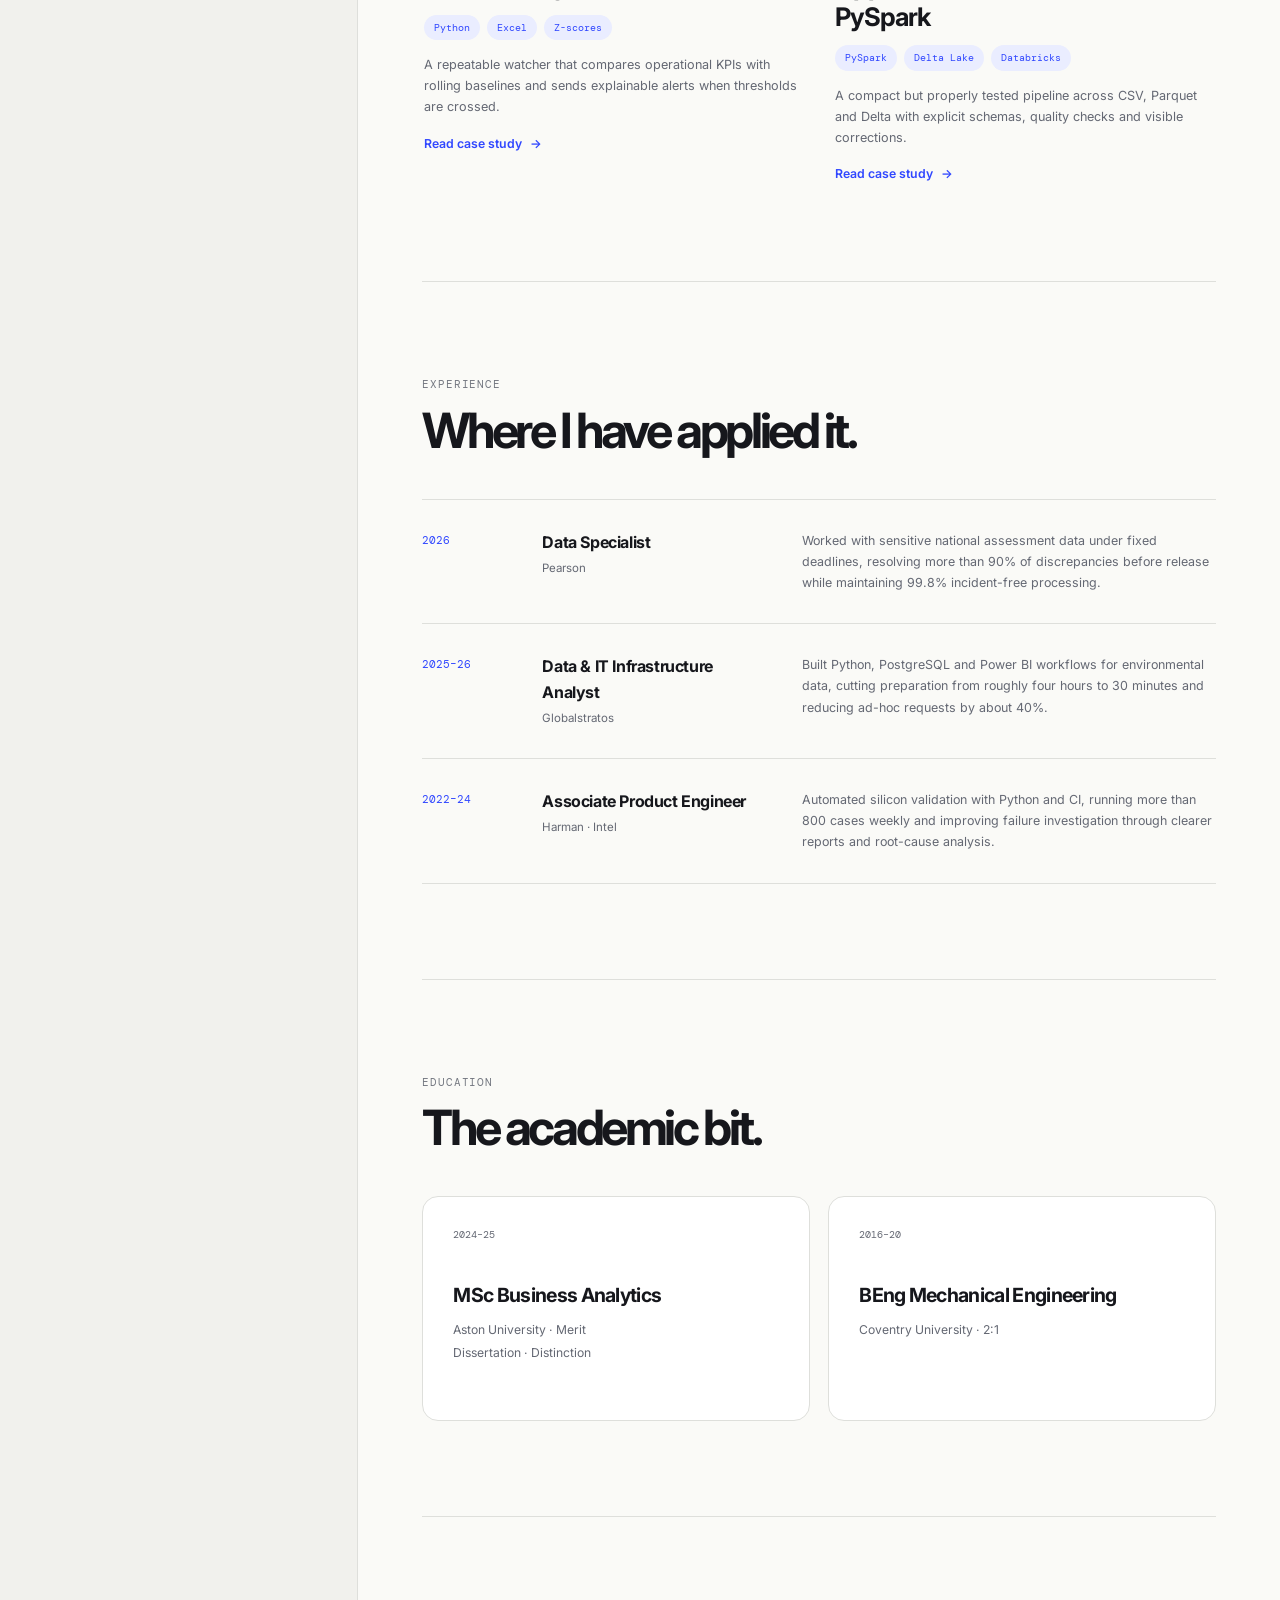
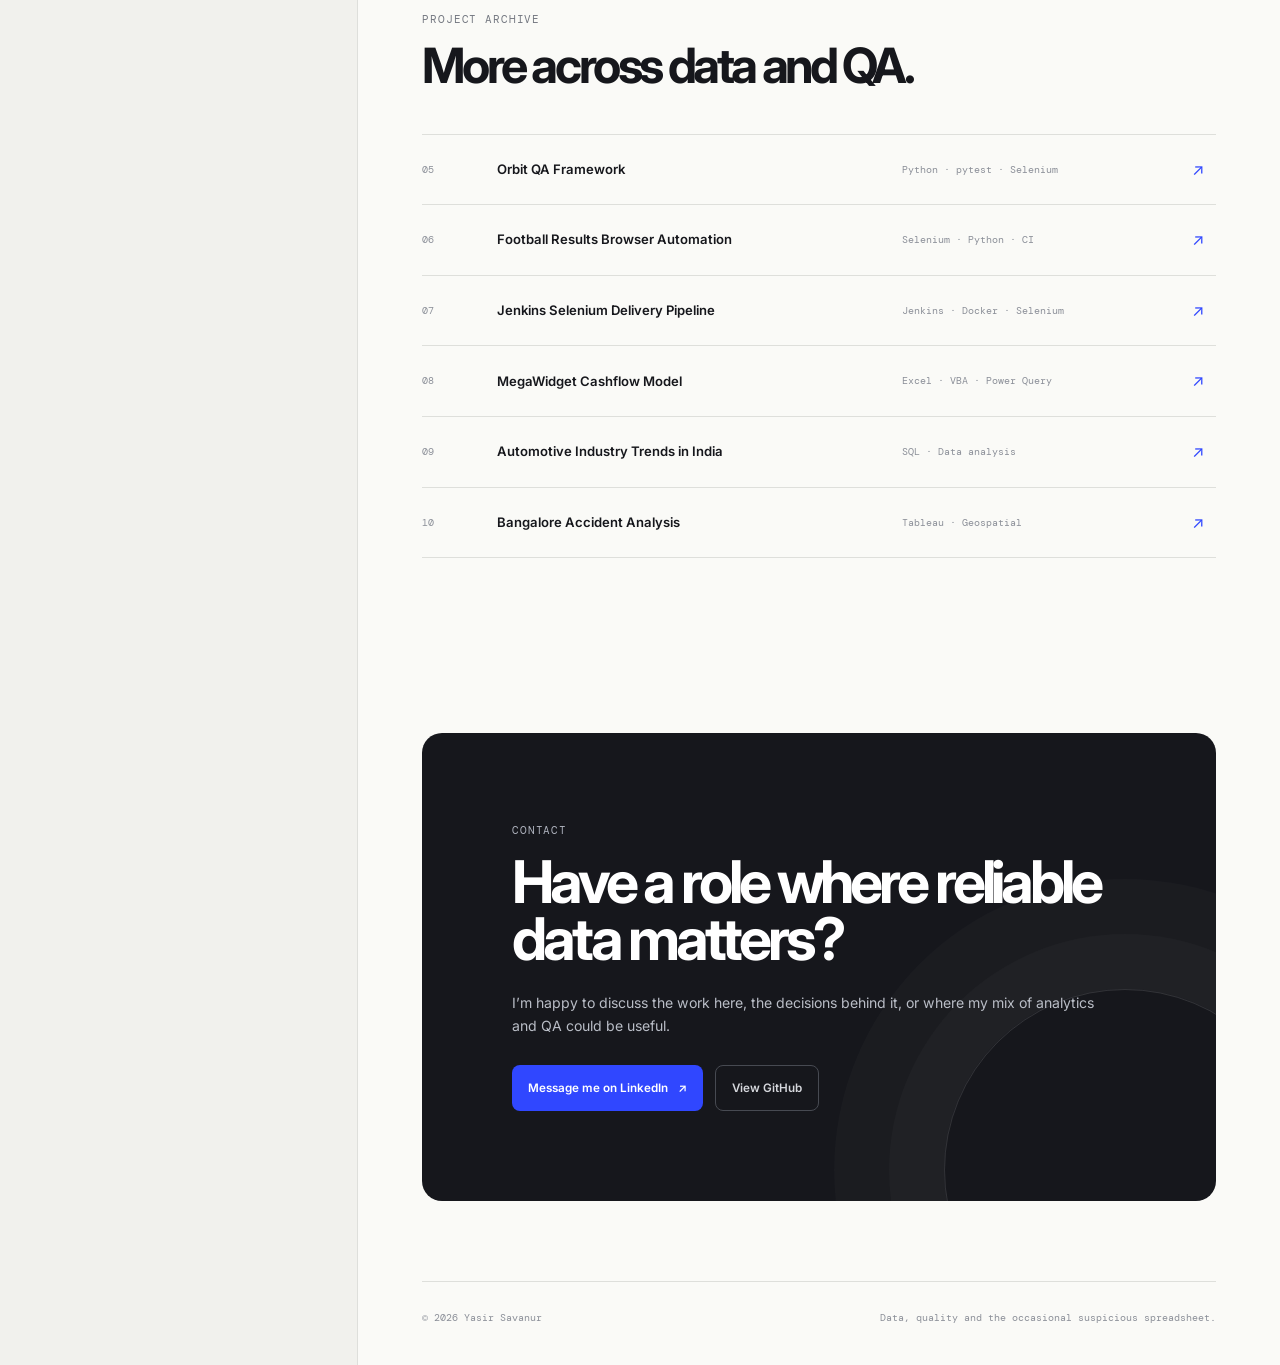
==== commit 6a3f213f: "Simplify portfolio labels and project cards" ====
--- a/index.html
+++ b/index.html
@@ -69,31 +69,30 @@
 
         <section class="content-section" id="projects">
           <div class="section-heading reveal">
-            <div><p class="section-label">01 · Selected projects</p><h2>Work worth opening.</h2></div>
-            <p>Each project opens into a proper case study, not just a repository link.</p>
+            <div><p class="section-label">Selected projects</p><h2>Work worth opening.</h2></div>
           </div>
           <div class="project-grid">
             <article class="project-card reveal">
-              <a class="project-image" href="projects/pitchquery.html"><img src="https://pitchquery-football-bi.vercel.app/og.png" alt="PitchQuery football analytics interface" loading="eager"><span class="project-number">01</span><span class="open-mark" aria-hidden="true">↗</span></a>
+              <a class="project-image" href="projects/pitchquery.html"><img src="https://pitchquery-football-bi.vercel.app/og.png" alt="PitchQuery football analytics interface" loading="eager"><span class="open-mark" aria-hidden="true">↗</span></a>
               <div class="project-copy"><p class="project-type">Generative BI · Live application</p><h3><a href="projects/pitchquery.html">PitchQuery</a></h3><ul class="tag-list"><li>Python</li><li>FastAPI</li><li>DuckDB</li><li>LLM</li></ul><p>Ask unplanned football questions across 61,021 matches and receive SQL-backed answers with the query and assumptions kept visible.</p><a class="text-link" href="projects/pitchquery.html">Read case study <span aria-hidden="true">→</span></a></div>
             </article>
             <article class="project-card reveal">
-              <a class="project-image" href="projects/waste-data.html"><img src="images/wasteimg.jpeg" alt="England waste management Power BI analysis" loading="lazy"><span class="project-number">02</span><span class="open-mark" aria-hidden="true">↗</span></a>
+              <a class="project-image" href="projects/waste-data.html"><img src="images/wasteimg.jpeg" alt="England waste management Power BI analysis" loading="lazy"><span class="open-mark" aria-hidden="true">↗</span></a>
               <div class="project-copy"><p class="project-type">Public-sector BI · 300K+ rows</p><h3><a href="projects/waste-data.html">England Waste Flow Analysis</a></h3><ul class="tag-list"><li>Power BI</li><li>Python</li><li>DAX</li></ul><p>A reporting model that keeps received and removed tonnage separate so physical net flow is not confused with operational handling.</p><a class="text-link" href="projects/waste-data.html">Read case study <span aria-hidden="true">→</span></a></div>
             </article>
             <article class="project-card reveal">
-              <a class="project-image" href="projects/kpi-anomaly.html"><img src="images/ai-anomaly-agent-thumbnail.svg" alt="KPI anomaly detection and alerting workflow" loading="lazy"><span class="project-number">03</span><span class="open-mark" aria-hidden="true">↗</span></a>
+              <a class="project-image" href="projects/kpi-anomaly.html"><img src="images/ai-anomaly-agent-thumbnail.svg" alt="KPI anomaly detection and alerting workflow" loading="lazy"><span class="open-mark" aria-hidden="true">↗</span></a>
               <div class="project-copy"><p class="project-type">Monitoring automation · 180 days</p><h3><a href="projects/kpi-anomaly.html">KPI Anomaly Detection</a></h3><ul class="tag-list"><li>Python</li><li>Excel</li><li>Z-scores</li></ul><p>A repeatable watcher that compares operational KPIs with rolling baselines and sends explainable alerts when thresholds are crossed.</p><a class="text-link" href="projects/kpi-anomaly.html">Read case study <span aria-hidden="true">→</span></a></div>
             </article>
             <article class="project-card reveal">
-              <a class="project-image" href="projects/apple-pyspark.html"><img src="https://raw.githubusercontent.com/yasirsavanur/apple-data-analysis-pyspark/main/docs/assets/apple-pyspark-pipeline.png" alt="Apple purchase data PySpark pipeline" loading="lazy"><span class="project-number">04</span><span class="open-mark" aria-hidden="true">↗</span></a>
-              <div class="project-copy"><p class="project-type">Data engineering · Databricks verified</p><h3><a href="projects/apple-pyspark.html">Apple Purchase Data with PySpark</a></h3><ul class="tag-list"><li>PySpark</li><li>Delta Lake</li><li>Databricks</li></ul><p>A compact but properly tested pipeline across CSV, Parquet and Delta with explicit schemas, quality checks and visible corrections.</p><a class="text-link" href="projects/apple-pyspark.html">Read case study <span aria-hidden="true">→</span></a></div>
+              <a class="project-image" href="projects/apple-pyspark.html"><img src="https://raw.githubusercontent.com/yasirsavanur/apple-data-analysis-pyspark/main/docs/assets/apple-pyspark-pipeline.png" alt="Apple purchase data PySpark pipeline" loading="lazy"><span class="open-mark" aria-hidden="true">↗</span></a>
+              <div class="project-copy"><p class="project-type">Data engineering · Databricks</p><h3><a href="projects/apple-pyspark.html">Apple Purchase Data with PySpark</a></h3><ul class="tag-list"><li>PySpark</li><li>Delta Lake</li><li>Databricks</li></ul><p>A compact but properly tested pipeline across CSV, Parquet and Delta with explicit schemas, quality checks and visible corrections.</p><a class="text-link" href="projects/apple-pyspark.html">Read case study <span aria-hidden="true">→</span></a></div>
             </article>
           </div>
         </section>
 
         <section class="content-section" id="experience">
-          <div class="section-heading reveal"><div><p class="section-label">02 · Experience</p><h2>Where I have applied it.</h2></div></div>
+          <div class="section-heading reveal"><div><p class="section-label">Experience</p><h2>Where I have applied it.</h2></div></div>
           <div class="timeline">
             <article class="timeline-row reveal"><p class="timeline-date">2026</p><div><h3>Data Specialist</h3><p class="company">Pearson</p></div><p>Worked with sensitive national assessment data under fixed deadlines, resolving more than 90% of discrepancies before release while maintaining 99.8% incident-free processing.</p></article>
             <article class="timeline-row reveal"><p class="timeline-date">2025–26</p><div><h3>Data &amp; IT Infrastructure Analyst</h3><p class="company">Globalstratos</p></div><p>Built Python, PostgreSQL and Power BI workflows for environmental data, cutting preparation from roughly four hours to 30 minutes and reducing ad-hoc requests by about 40%.</p></article>
@@ -102,15 +101,15 @@
         </section>
 
         <section class="content-section" id="education">
-          <div class="section-heading reveal"><div><p class="section-label">03 · Education</p><h2>The academic bit.</h2></div></div>
+          <div class="section-heading reveal"><div><p class="section-label">Education</p><h2>The academic bit.</h2></div></div>
           <div class="education-grid">
-            <article class="education-card reveal"><span>01</span><p class="education-year">2024–25</p><h3>MSc Business Analytics</h3><p>Aston University · Merit</p><small>Dissertation · Distinction</small></article>
-            <article class="education-card reveal"><span>02</span><p class="education-year">2016–20</p><h3>BEng Mechanical Engineering</h3><p>Coventry University · 2:1</p></article>
+            <article class="education-card reveal"><p class="education-year">2024–25</p><h3>MSc Business Analytics</h3><p>Aston University · Merit</p><small>Dissertation · Distinction</small></article>
+            <article class="education-card reveal"><p class="education-year">2016–20</p><h3>BEng Mechanical Engineering</h3><p>Coventry University · 2:1</p></article>
           </div>
         </section>
 
         <section class="content-section" id="more-work">
-          <div class="section-heading reveal"><div><p class="section-label">04 · Project archive</p><h2>More across data and QA.</h2></div></div>
+          <div class="section-heading reveal"><div><p class="section-label">Project archive</p><h2>More across data and QA.</h2></div></div>
           <div class="archive-list">
             <a class="reveal" href="projects/orbit-qa.html"><span>05</span><strong>Orbit QA Framework</strong><em>Python · pytest · Selenium</em><i>↗</i></a>
             <a class="reveal" href="https://github.com/yasirsavanur/selenium-football-results-automation" target="_blank" rel="noreferrer"><span>06</span><strong>Football Results Browser Automation</strong><em>Selenium · Python · CI</em><i>↗</i></a>
@@ -122,7 +121,7 @@
         </section>
 
         <section class="contact-card reveal" id="contact">
-          <p class="section-label">05 · Contact</p><h2>Have a role where reliable data matters?</h2><p>I’m happy to discuss the work here, the decisions behind it, or where my mix of analytics and QA could be useful.</p>
+          <p class="section-label">Contact</p><h2>Have a role where reliable data matters?</h2><p>I’m happy to discuss the work here, the decisions behind it, or where my mix of analytics and QA could be useful.</p>
           <div class="contact-actions"><a class="primary-button" href="https://www.linkedin.com/in/yasir-savanur/" target="_blank" rel="noreferrer">Message me on LinkedIn <span aria-hidden="true">↗</span></a><a class="secondary-button" href="https://github.com/yasirsavanur" target="_blank" rel="noreferrer">View GitHub</a></div>
         </section>
         <footer class="site-footer"><p>© <span data-year>2026</span> Yasir Savanur</p><p>Data, quality and the occasional suspicious spreadsheet.</p></footer>
--- a/assets/css/refined.css
+++ b/assets/css/refined.css
@@ -82,8 +82,7 @@
 .project-image img { width: 100%; aspect-ratio: 16 / 8.9; filter: grayscale(1) contrast(1.05); object-fit: cover; transition: transform 350ms ease; }
 .project-image:hover img { transform: scale(1.025); }
 .project-image:hover::after { background: transparent; }
-.project-number, .open-mark { position: absolute; z-index: 2; display: grid; place-items: center; background: rgba(255, 255, 255, .92); backdrop-filter: blur(8px); }
-.project-number { top: 13px; left: 13px; width: 34px; height: 25px; border-radius: 999px; color: #40444c; font-family: var(--mono); font-size: .58rem; }
+.open-mark { position: absolute; z-index: 2; display: grid; place-items: center; background: rgba(255, 255, 255, .92); backdrop-filter: blur(8px); }
 .open-mark { right: 13px; bottom: 13px; width: 36px; height: 36px; border-radius: 50%; color: var(--blue); font-size: .95rem; }
 .project-copy { padding: 18px 2px 0; }
 .project-type { margin: 0 0 8px; color: #767a83; font-family: var(--mono); font-size: .61rem; text-transform: uppercase; }
@@ -102,7 +101,6 @@
 
 .education-grid { display: grid; grid-template-columns: repeat(2, minmax(0, 1fr)); gap: 18px; }
 .education-card { position: relative; min-height: 225px; padding: 30px; border: 1px solid var(--line); border-radius: 16px; background: var(--card); }
-.education-card > span { position: absolute; top: 24px; right: 26px; color: var(--blue); font-family: var(--mono); font-size: .7rem; }
 .education-year { margin: 0 0 36px; color: var(--muted); font-family: var(--mono); font-size: .65rem; }
 .education-card h3 { max-width: 320px; margin: 0 0 9px; font-size: 1.22rem; letter-spacing: -.035em; }
 .education-card p:not(.education-year), .education-card small { margin: 0; color: var(--muted); font-size: .76rem; }
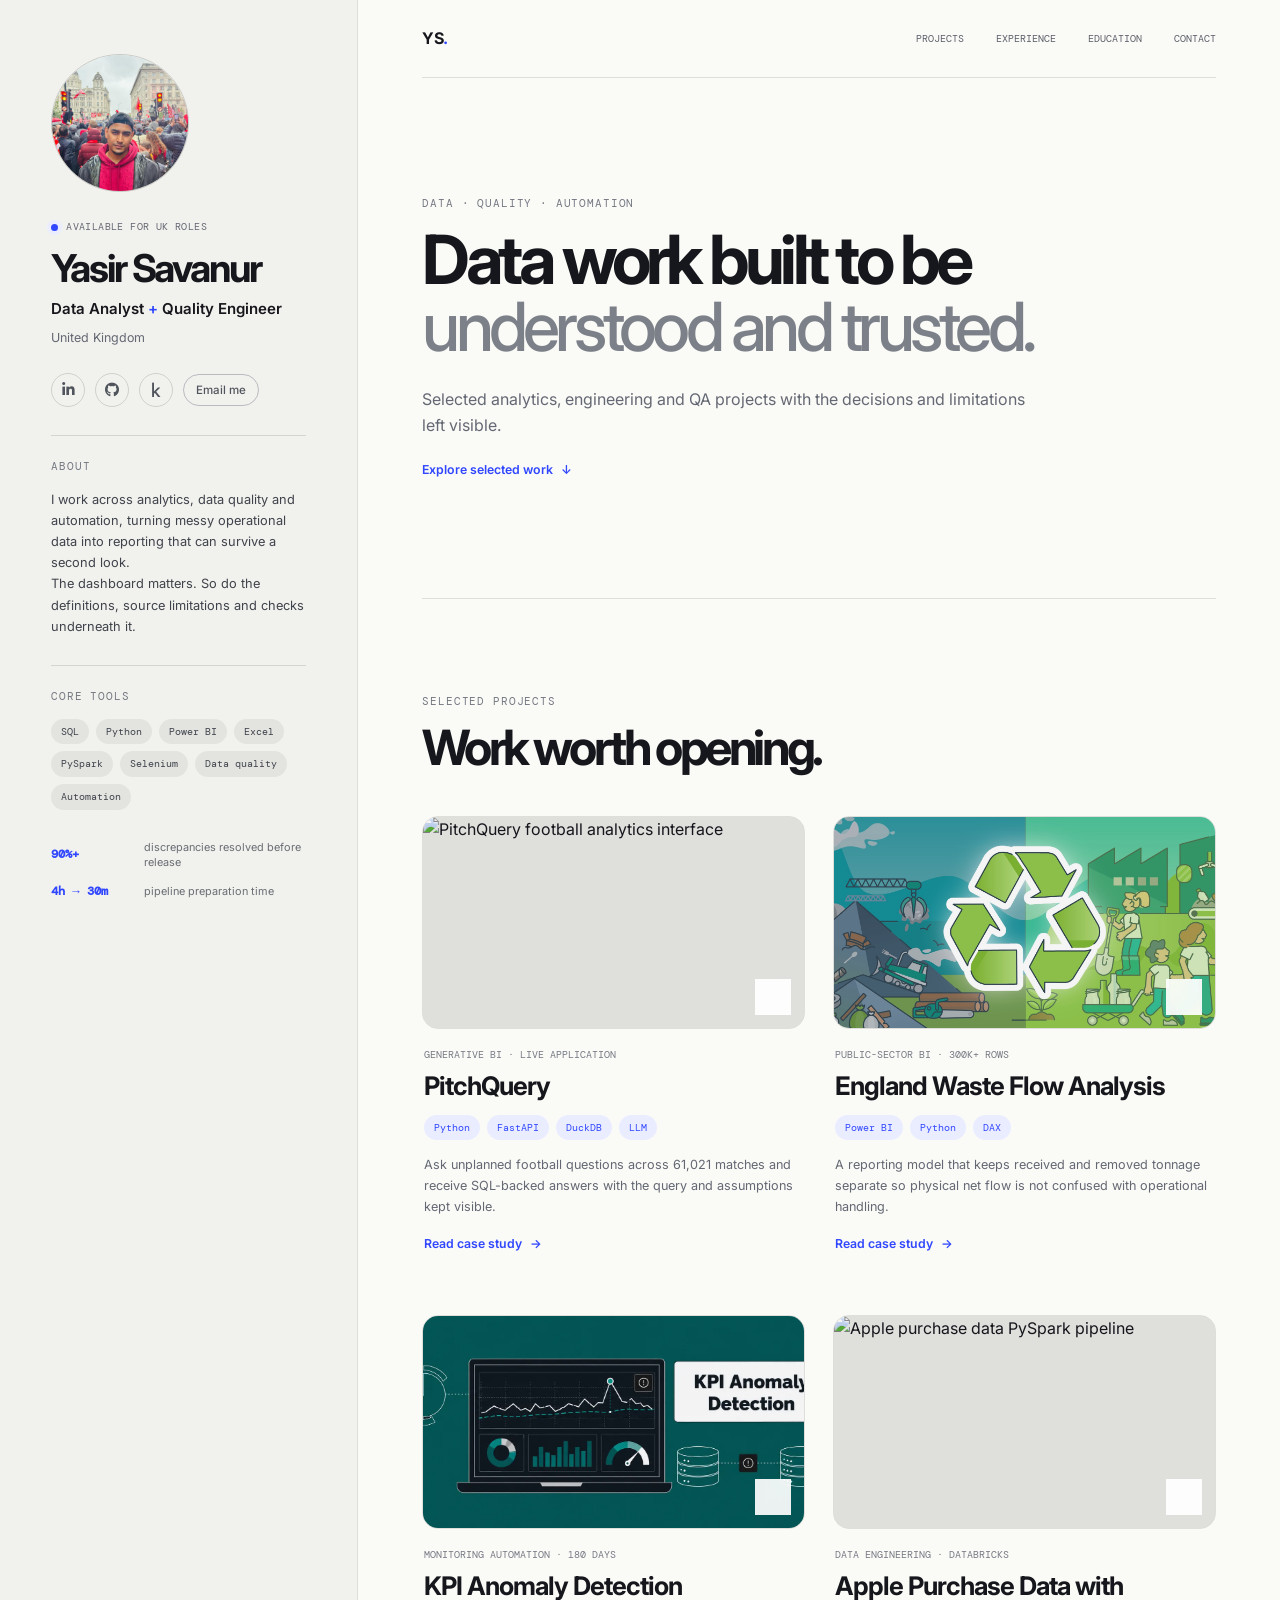
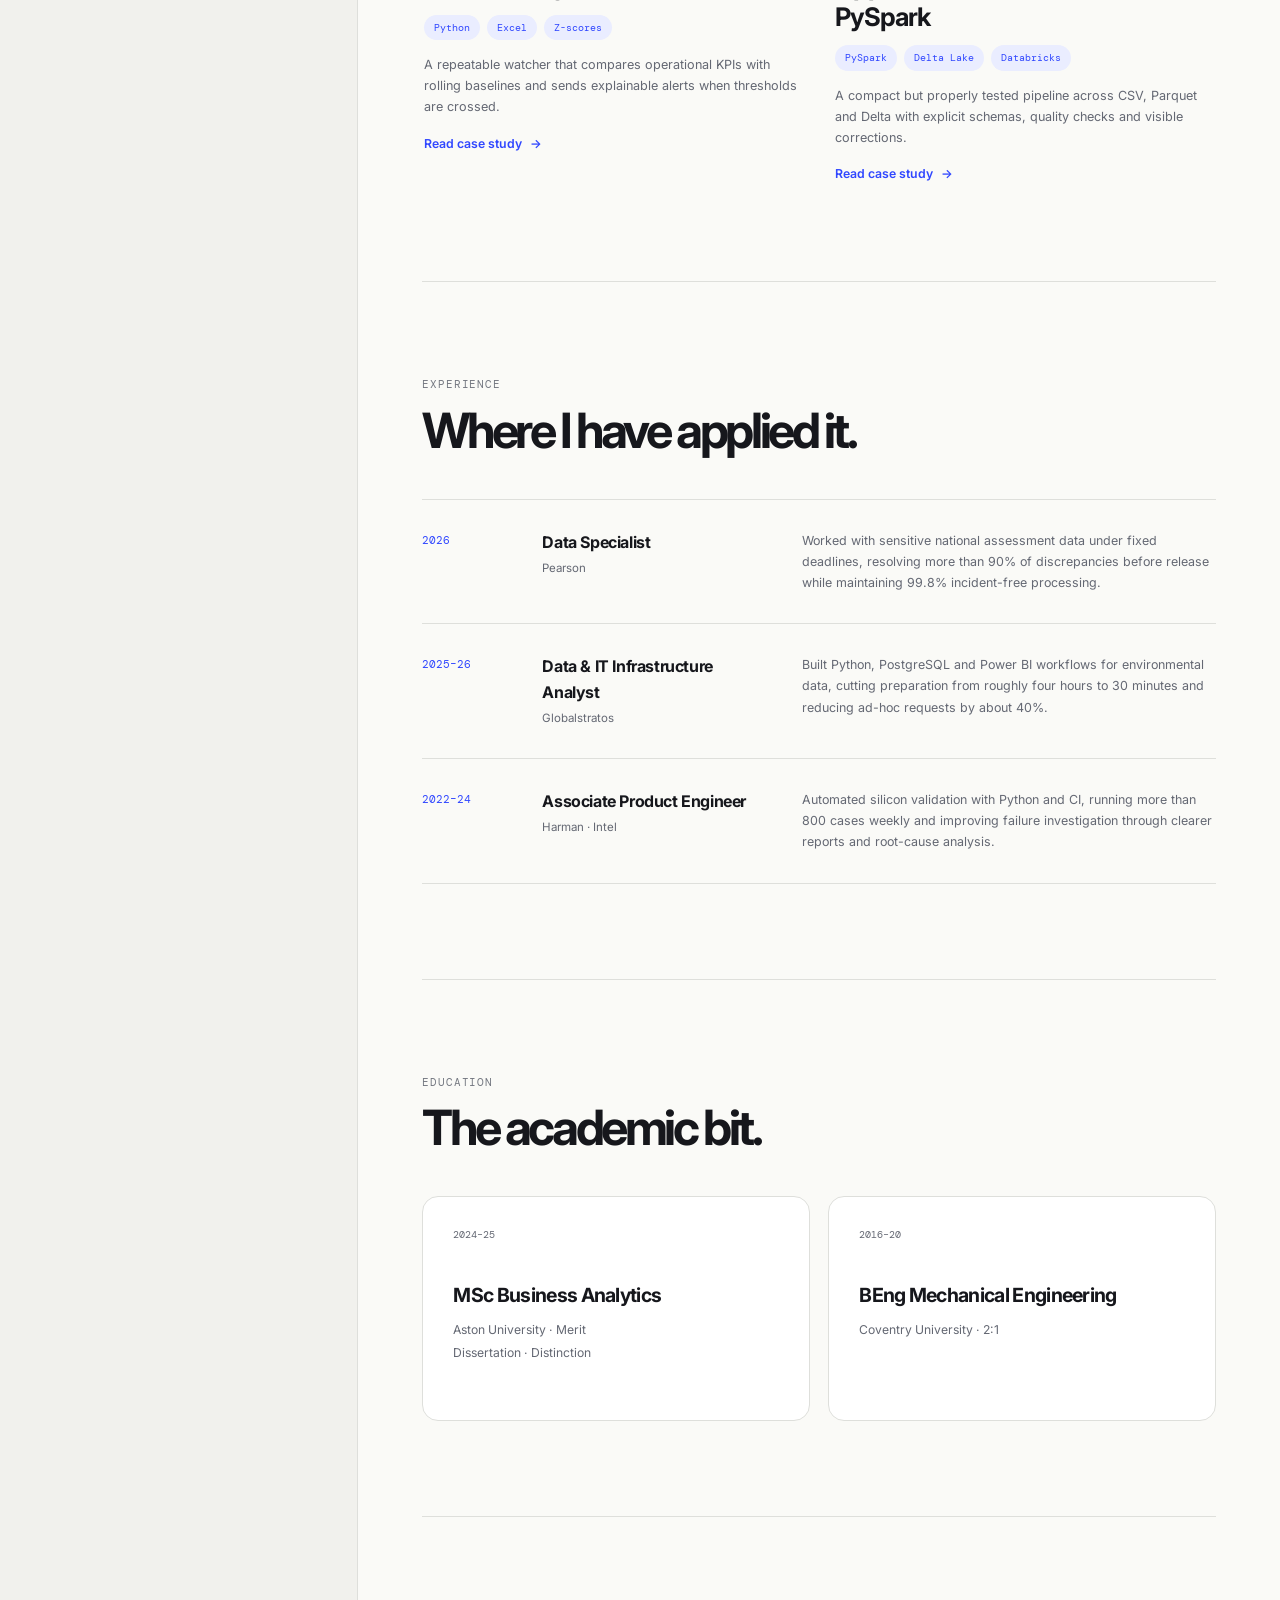
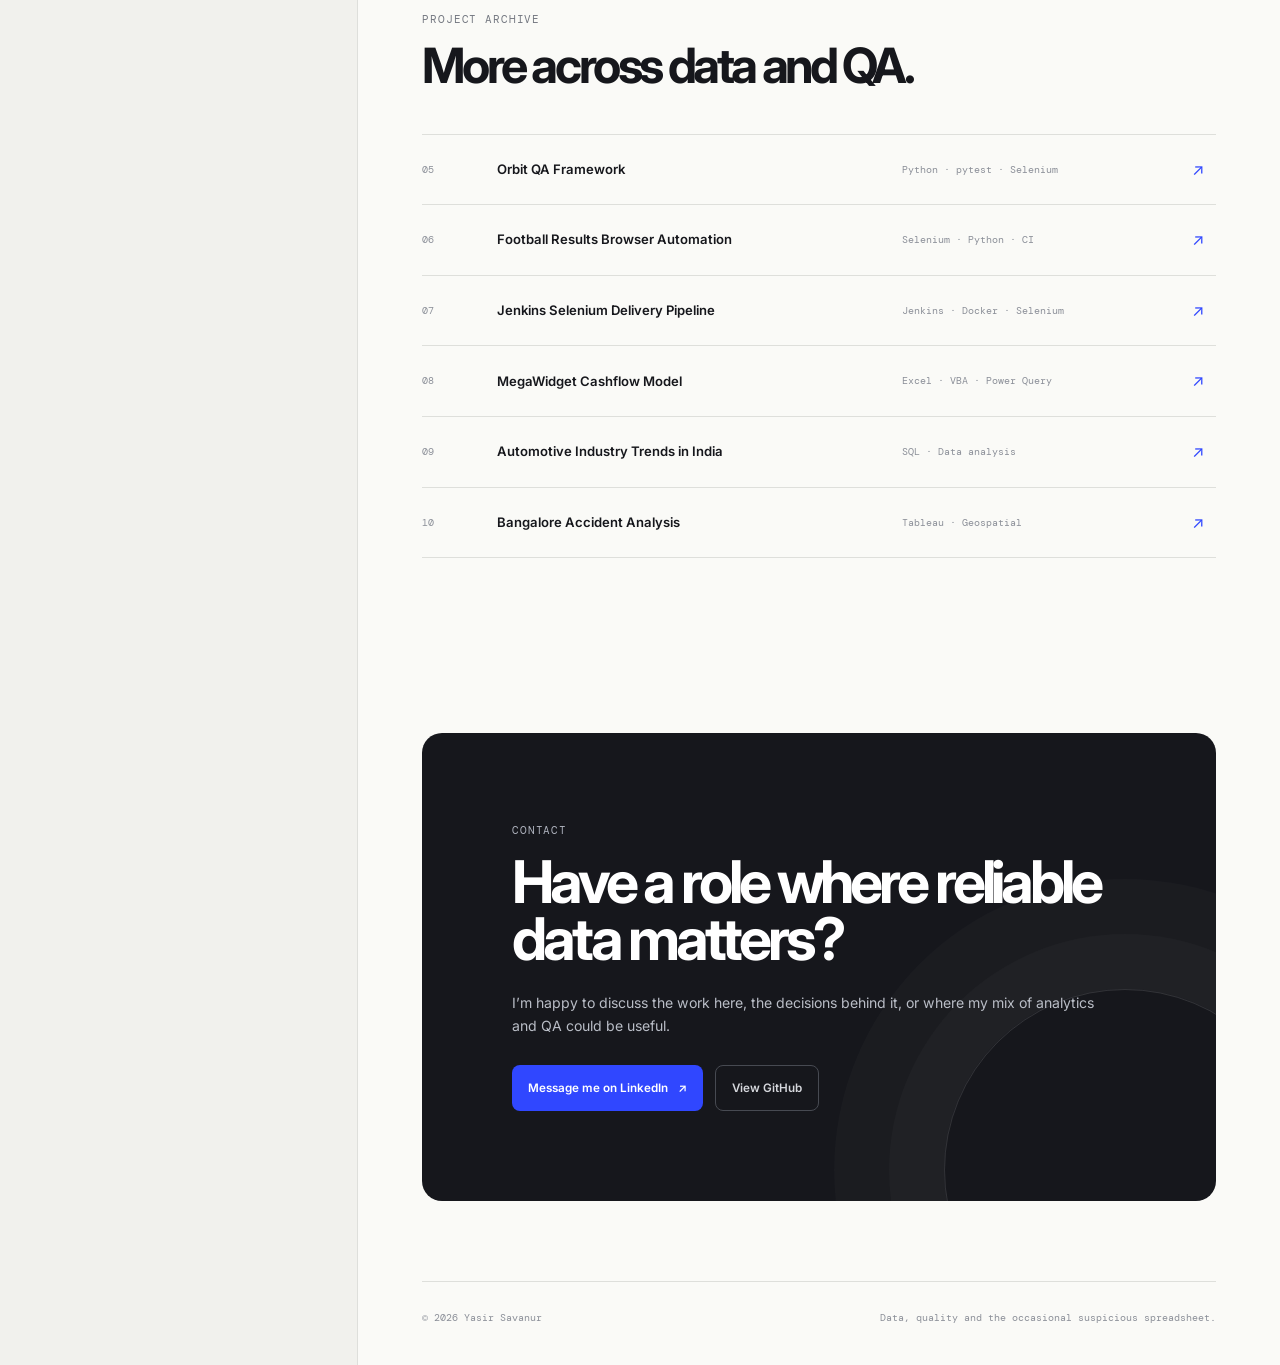
==== commit 235da7e7: "Replace KPI thumbnail with non-AI monitoring artwork" ====
--- a/index.html
+++ b/index.html
@@ -81,7 +81,7 @@
               <div class="project-copy"><p class="project-type">Public-sector BI · 300K+ rows</p><h3><a href="projects/waste-data.html">England Waste Flow Analysis</a></h3><ul class="tag-list"><li>Power BI</li><li>Python</li><li>DAX</li></ul><p>A reporting model that keeps received and removed tonnage separate so physical net flow is not confused with operational handling.</p><a class="text-link" href="projects/waste-data.html">Read case study <span aria-hidden="true">→</span></a></div>
             </article>
             <article class="project-card reveal">
-              <a class="project-image" href="projects/kpi-anomaly.html"><img src="images/ai-anomaly-agent-thumbnail.svg" alt="KPI anomaly detection and alerting workflow" loading="lazy"><span class="open-mark" aria-hidden="true">↗</span></a>
+              <a class="project-image" href="projects/kpi-anomaly.html"><img src="images/kpi-anomaly-detection-thumbnail.webp" alt="KPI dashboard showing a rolling baseline and highlighted anomaly" loading="lazy"><span class="open-mark" aria-hidden="true">↗</span></a>
               <div class="project-copy"><p class="project-type">Monitoring automation · 180 days</p><h3><a href="projects/kpi-anomaly.html">KPI Anomaly Detection</a></h3><ul class="tag-list"><li>Python</li><li>Excel</li><li>Z-scores</li></ul><p>A repeatable watcher that compares operational KPIs with rolling baselines and sends explainable alerts when thresholds are crossed.</p><a class="text-link" href="projects/kpi-anomaly.html">Read case study <span aria-hidden="true">→</span></a></div>
             </article>
             <article class="project-card reveal">
--- a/assets/css/refined.css
+++ b/assets/css/refined.css
@@ -27,7 +27,7 @@
 .profile-panel { position: relative; z-index: 2; border-right: 1px solid var(--line); background: var(--panel); }
 .profile-inner { position: sticky; top: 0; display: flex; min-height: 100vh; flex-direction: column; padding: clamp(44px, 6vh, 72px) clamp(30px, 4vw, 58px) 34px; }
 .portrait-link { width: fit-content; }
-.profile-photo { width: 138px; height: 138px; border: 1px solid #c9cac5; border-radius: 50%; filter: grayscale(1) contrast(1.06); object-fit: cover; object-position: center 62%; }
+.profile-photo { width: 138px; height: 138px; border: 1px solid #c9cac5; border-radius: 50%; object-fit: cover; object-position: center 62%; }
 .profile-heading { margin-top: 27px; }
 .availability { display: flex; align-items: center; gap: 8px; margin: 0 0 13px; color: var(--muted); font-family: var(--mono); font-size: .63rem; letter-spacing: .04em; text-transform: uppercase; }
 .availability span { width: 7px; height: 7px; border-radius: 50%; background: var(--blue); box-shadow: 0 0 0 4px var(--blue-soft); }
@@ -79,7 +79,7 @@
 .project-card { min-width: 0; }
 .project-image { position: relative; display: block; overflow: hidden; border: 1px solid var(--line); border-radius: 16px; background: #e8e8e4; }
 .project-image::after { position: absolute; inset: 0; background: rgba(22, 23, 28, .04); content: ""; transition: background 200ms ease; }
-.project-image img { width: 100%; aspect-ratio: 16 / 8.9; filter: grayscale(1) contrast(1.05); object-fit: cover; transition: transform 350ms ease; }
+.project-image img { width: 100%; aspect-ratio: 16 / 8.9; object-fit: cover; transition: transform 350ms ease; }
 .project-image:hover img { transform: scale(1.025); }
 .project-image:hover::after { background: transparent; }
 .open-mark { position: absolute; z-index: 2; display: grid; place-items: center; background: rgba(255, 255, 255, .92); backdrop-filter: blur(8px); }
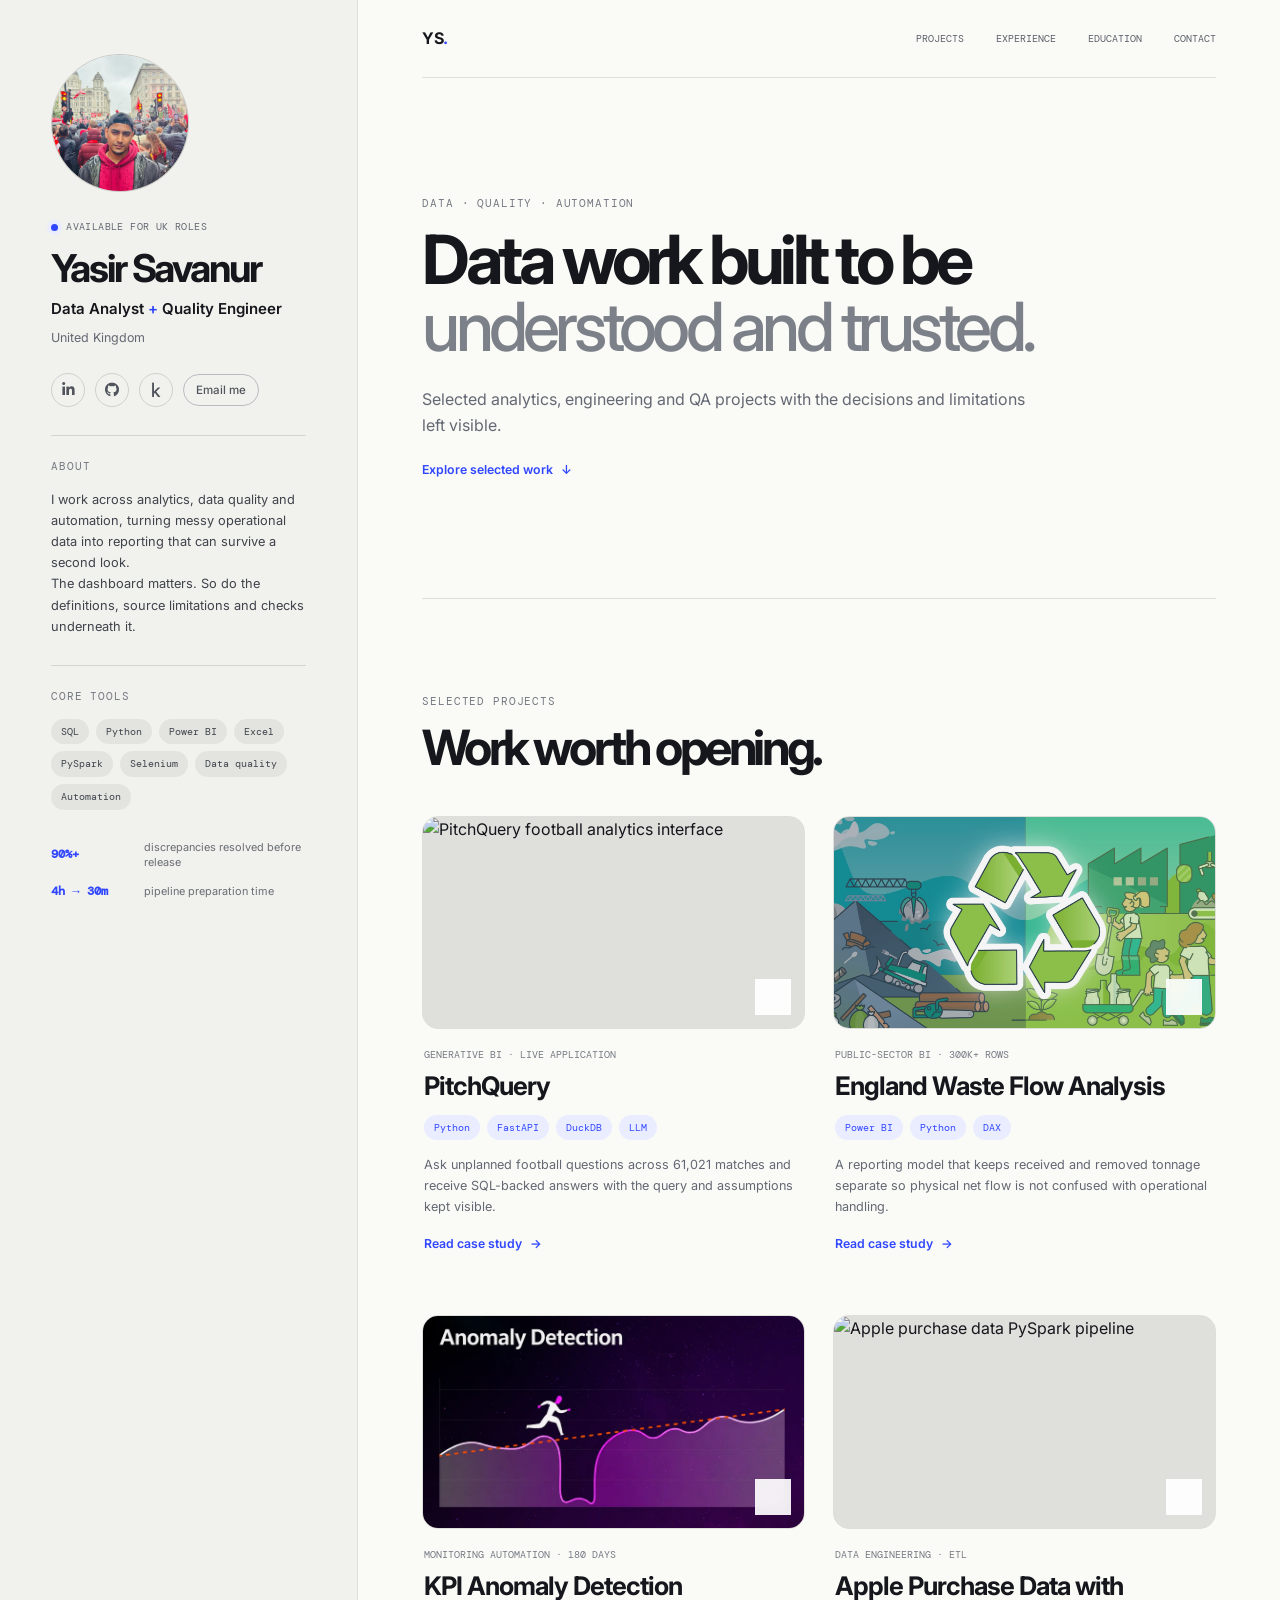
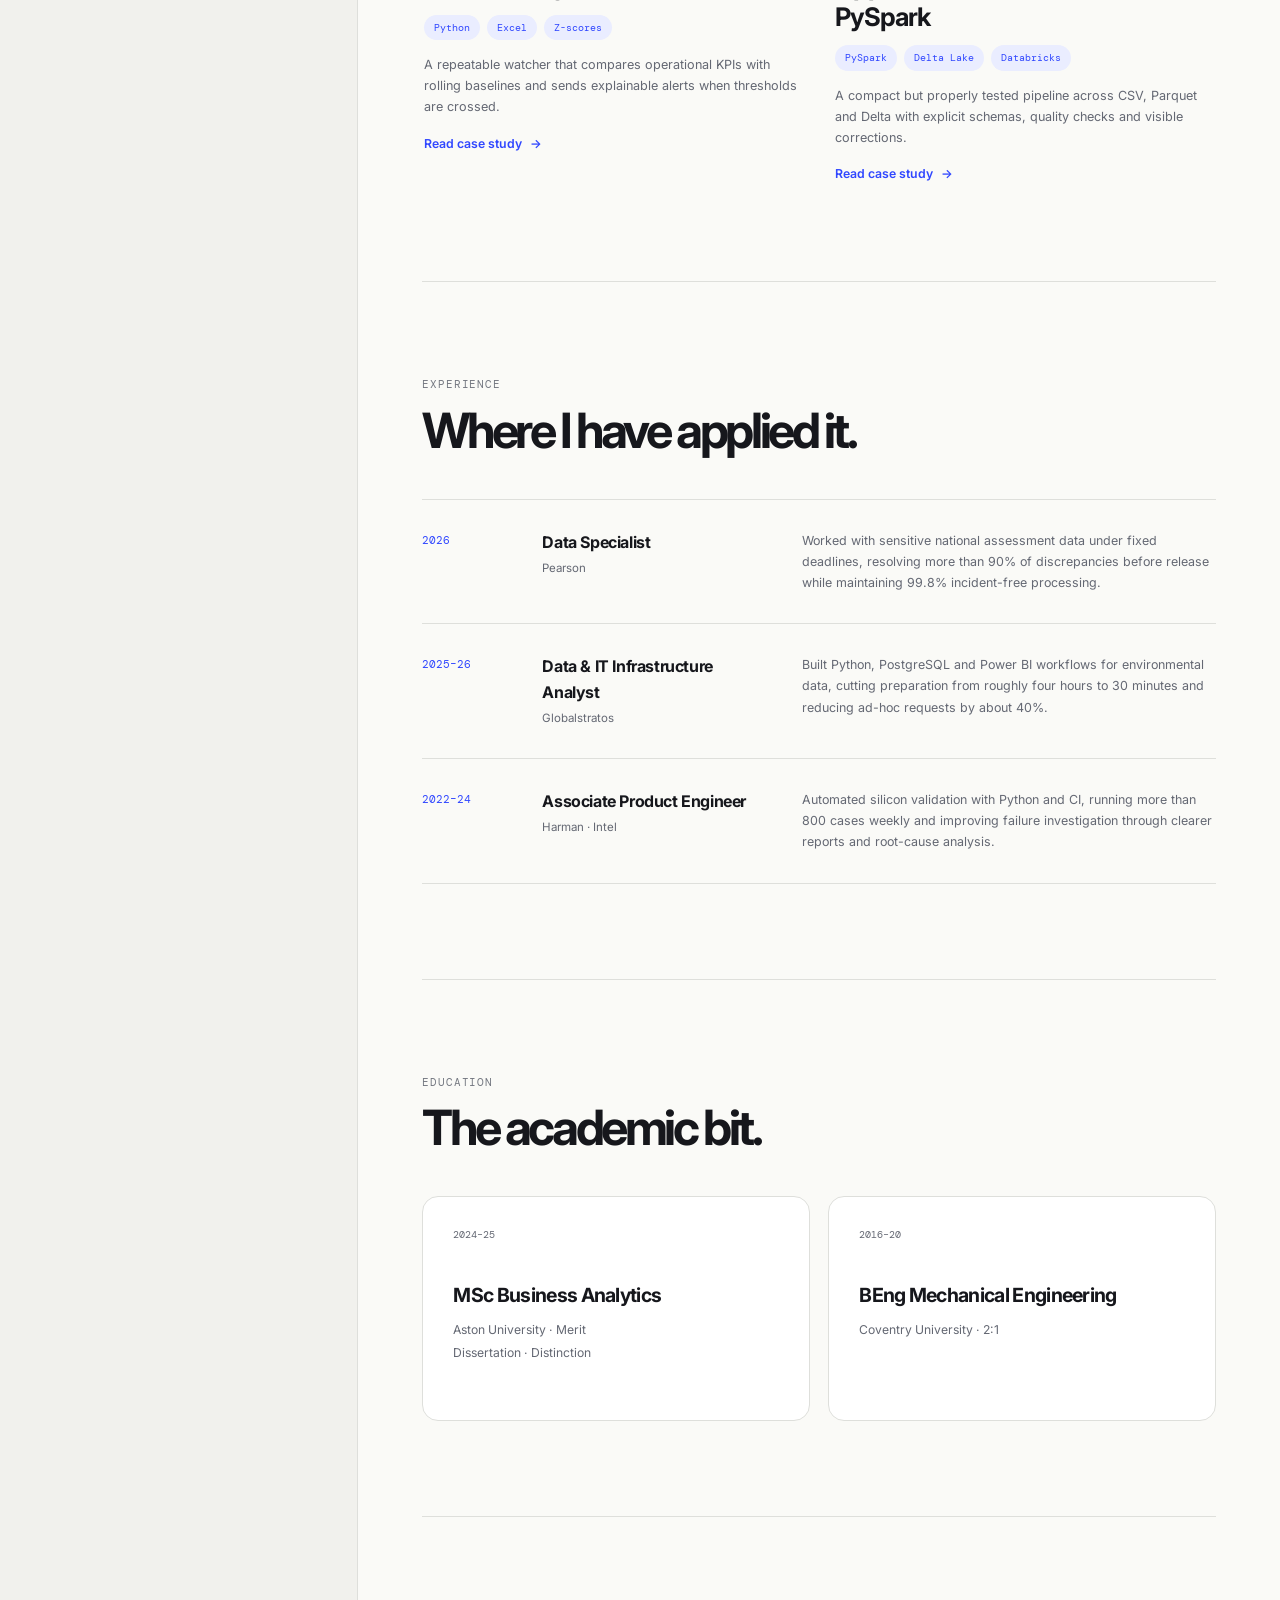
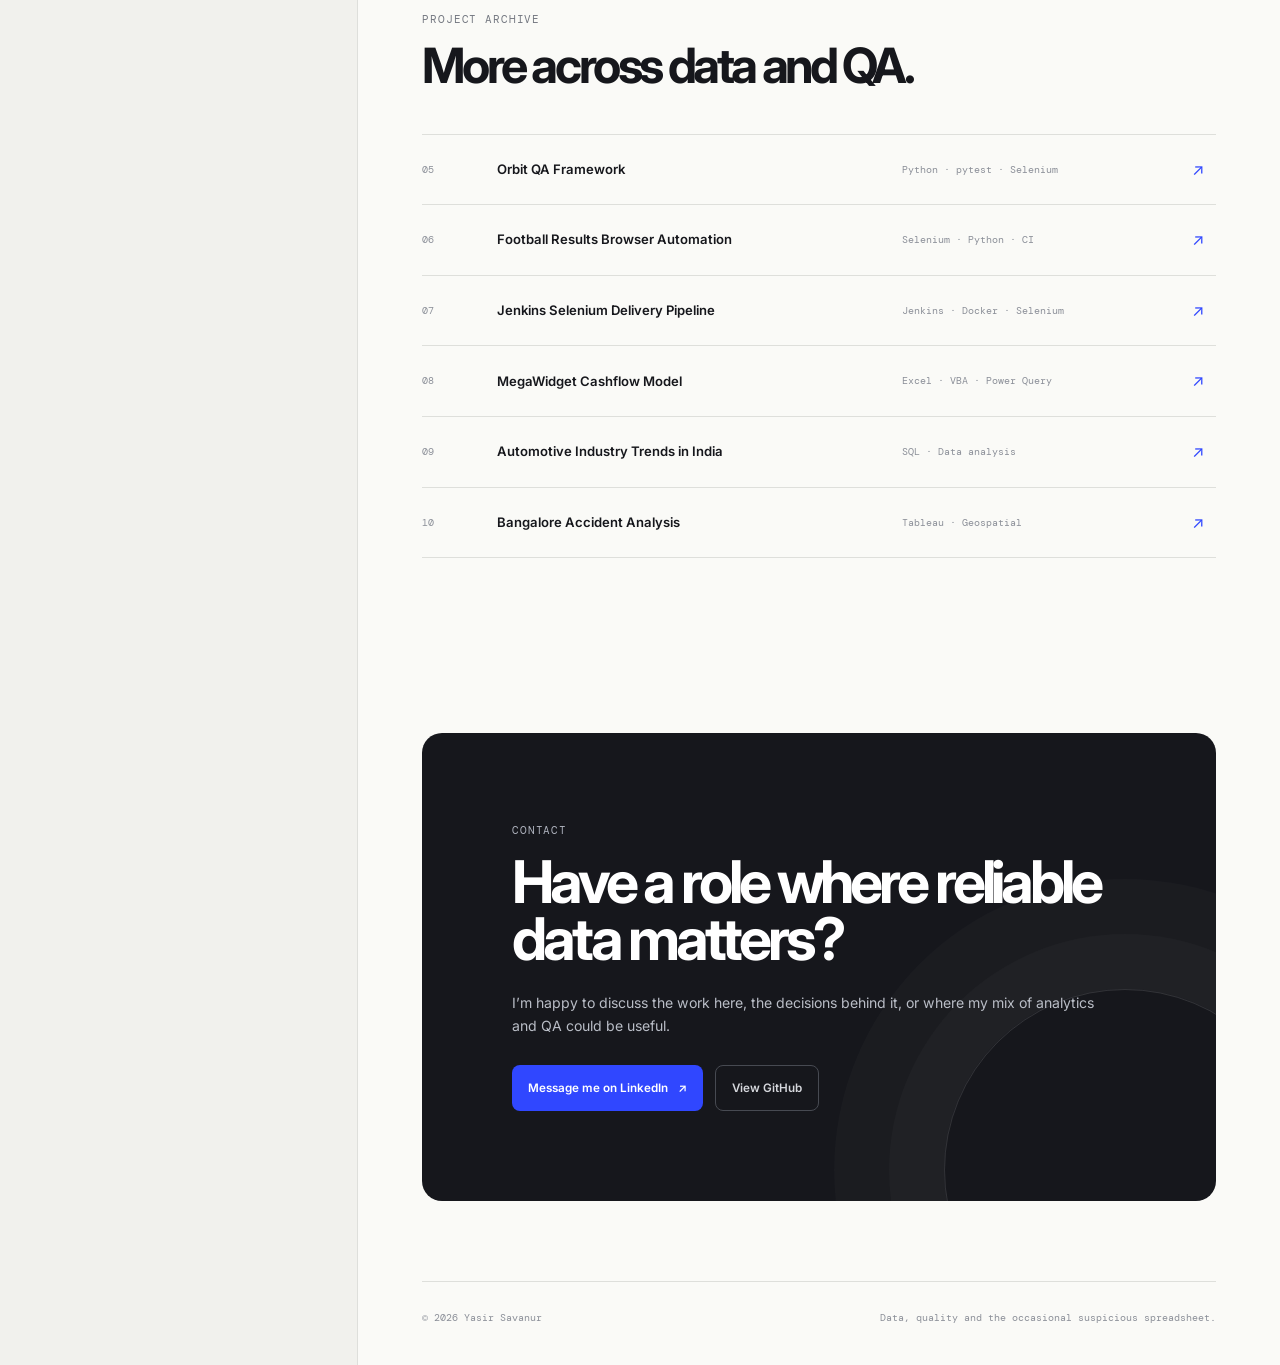
==== commit be183dd1: "Add complete case studies for project archive" ====
--- a/index.html
+++ b/index.html
@@ -86,7 +86,7 @@
             </article>
             <article class="project-card reveal">
               <a class="project-image" href="projects/apple-pyspark.html"><img src="https://raw.githubusercontent.com/yasirsavanur/apple-data-analysis-pyspark/main/docs/assets/apple-pyspark-pipeline.png" alt="Apple purchase data PySpark pipeline" loading="lazy"><span class="open-mark" aria-hidden="true">↗</span></a>
-              <div class="project-copy"><p class="project-type">Data engineering · Databricks</p><h3><a href="projects/apple-pyspark.html">Apple Purchase Data with PySpark</a></h3><ul class="tag-list"><li>PySpark</li><li>Delta Lake</li><li>Databricks</li></ul><p>A compact but properly tested pipeline across CSV, Parquet and Delta with explicit schemas, quality checks and visible corrections.</p><a class="text-link" href="projects/apple-pyspark.html">Read case study <span aria-hidden="true">→</span></a></div>
+              <div class="project-copy"><p class="project-type">Data engineering · ETL</p><h3><a href="projects/apple-pyspark.html">Apple Purchase Data with PySpark</a></h3><ul class="tag-list"><li>PySpark</li><li>Delta Lake</li><li>Databricks</li></ul><p>A compact but properly tested pipeline across CSV, Parquet and Delta with explicit schemas, quality checks and visible corrections.</p><a class="text-link" href="projects/apple-pyspark.html">Read case study <span aria-hidden="true">→</span></a></div>
             </article>
           </div>
         </section>
@@ -112,11 +112,11 @@
           <div class="section-heading reveal"><div><p class="section-label">Project archive</p><h2>More across data and QA.</h2></div></div>
           <div class="archive-list">
             <a class="reveal" href="projects/orbit-qa.html"><span>05</span><strong>Orbit QA Framework</strong><em>Python · pytest · Selenium</em><i>↗</i></a>
-            <a class="reveal" href="https://github.com/yasirsavanur/selenium-football-results-automation" target="_blank" rel="noreferrer"><span>06</span><strong>Football Results Browser Automation</strong><em>Selenium · Python · CI</em><i>↗</i></a>
-            <a class="reveal" href="https://github.com/yasirsavanur/Jenkins-CI" target="_blank" rel="noreferrer"><span>07</span><strong>Jenkins Selenium Delivery Pipeline</strong><em>Jenkins · Docker · Selenium</em><i>↗</i></a>
-            <a class="reveal" href="https://github.com/yasirsavanur/spreadsheet_cashflow_analysis" target="_blank" rel="noreferrer"><span>08</span><strong>MegaWidget Cashflow Model</strong><em>Excel · VBA · Power Query</em><i>↗</i></a>
-            <a class="reveal" href="https://github.com/yasirsavanur/Databases_SQL" target="_blank" rel="noreferrer"><span>09</span><strong>Automotive Industry Trends in India</strong><em>SQL · Data analysis</em><i>↗</i></a>
-            <a class="reveal" href="https://public.tableau.com/app/profile/yasir.savanur/viz/BangaloreAccidentsGeoSpatialAnalysis/ColisionHotspotsDashboard" target="_blank" rel="noreferrer"><span>10</span><strong>Bangalore Accident Analysis</strong><em>Tableau · Geospatial</em><i>↗</i></a>
+            <a class="reveal" href="projects/football-automation.html"><span>06</span><strong>Football Results Browser Automation</strong><em>Selenium · Python · CI</em><i>↗</i></a>
+            <a class="reveal" href="projects/jenkins-pipeline.html"><span>07</span><strong>Jenkins Selenium Delivery Pipeline</strong><em>Jenkins · Docker · Selenium</em><i>↗</i></a>
+            <a class="reveal" href="projects/cashflow-model.html"><span>08</span><strong>MegaWidget Cashflow Model</strong><em>Excel · VBA · Power Query</em><i>↗</i></a>
+            <a class="reveal" href="projects/automotive-sql.html"><span>09</span><strong>Automotive Industry Trends in India</strong><em>SQL · Data analysis</em><i>↗</i></a>
+            <a class="reveal" href="projects/bangalore-accidents.html"><span>10</span><strong>Bangalore Accident Analysis</strong><em>Tableau · Geospatial</em><i>↗</i></a>
           </div>
         </section>
 
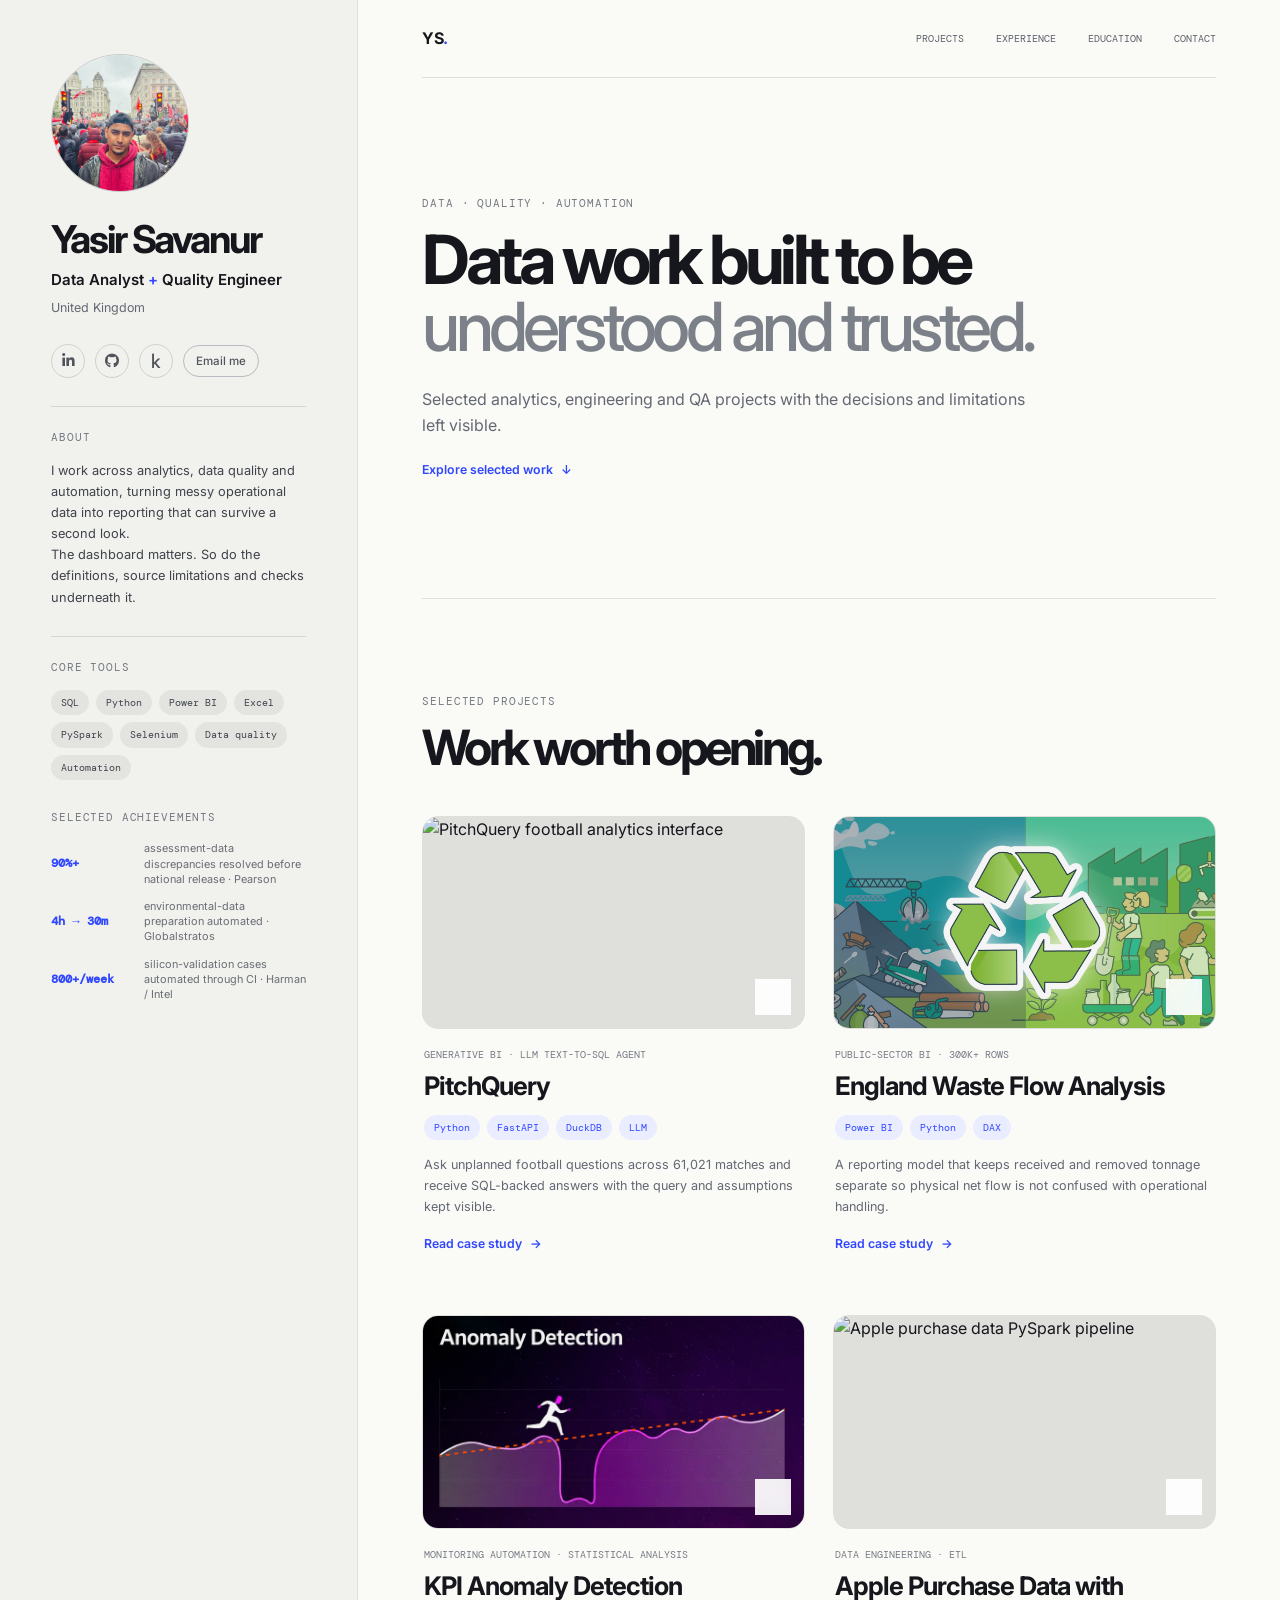
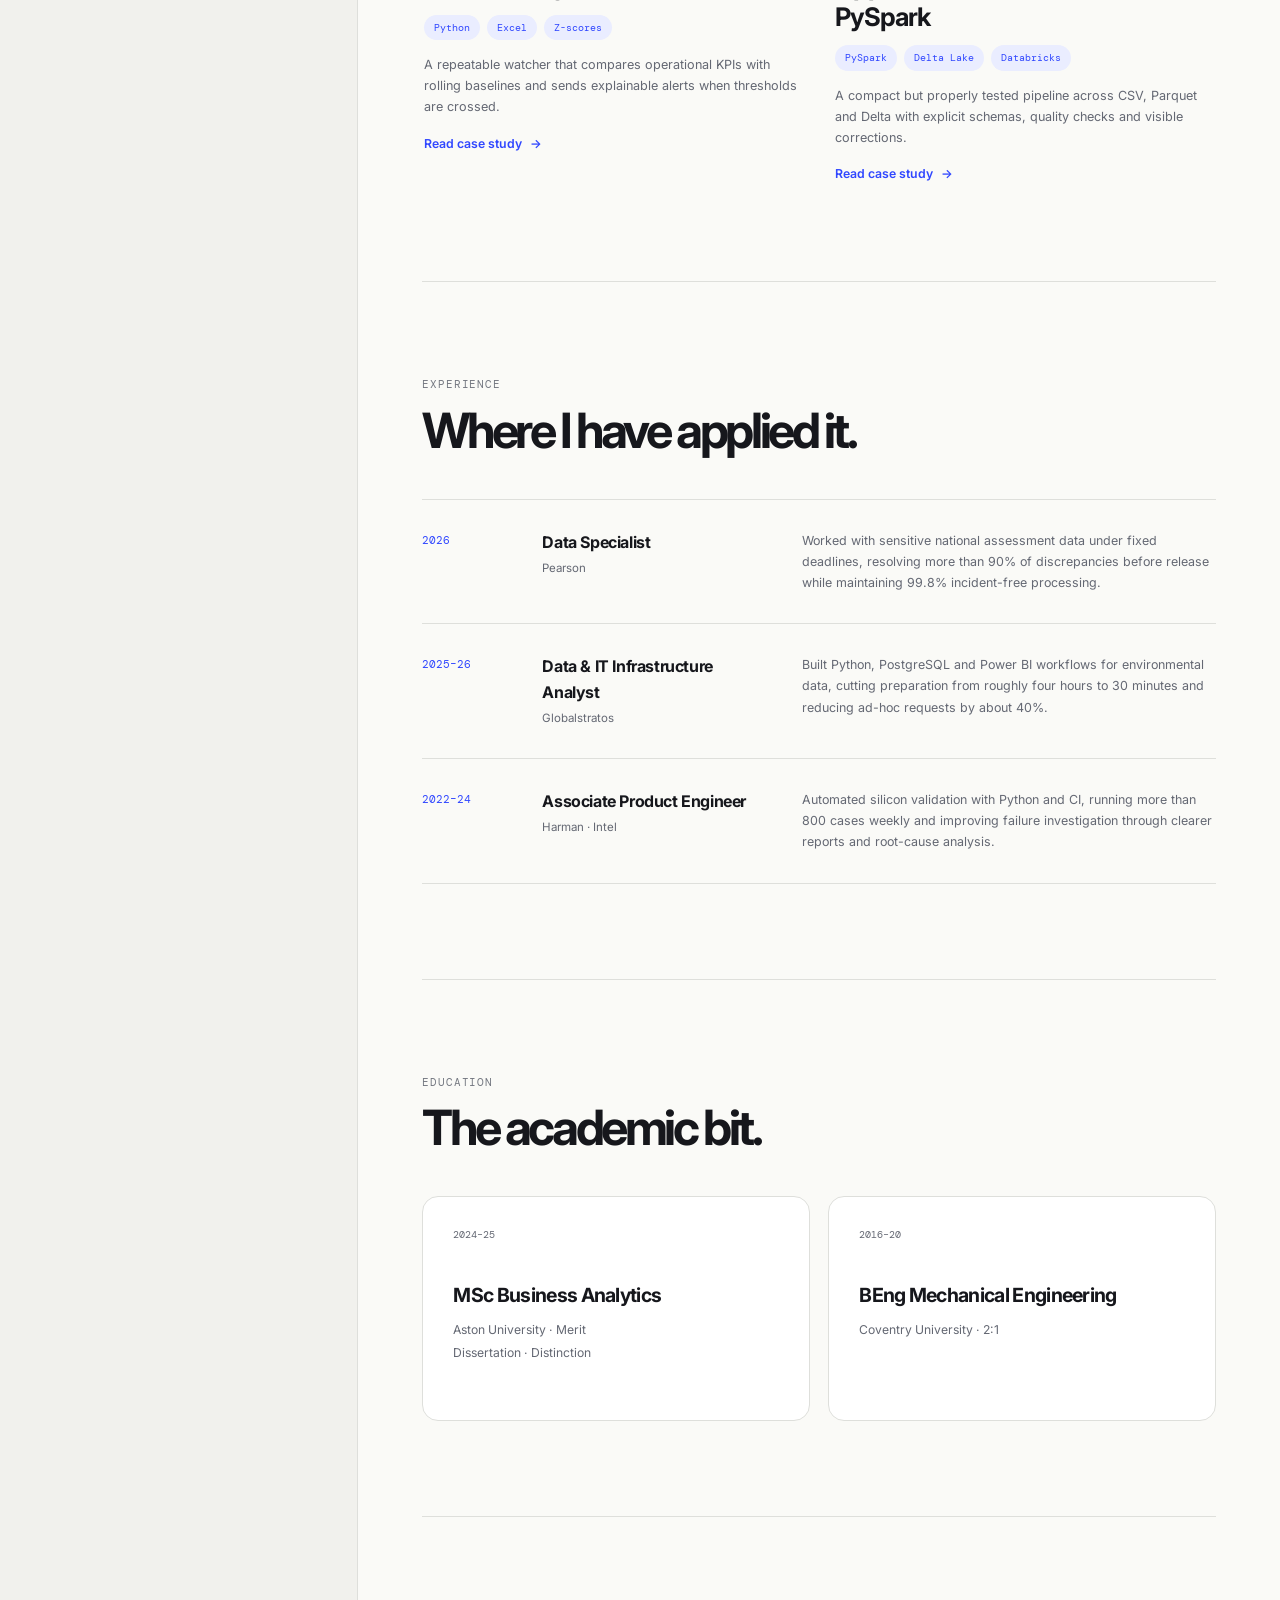
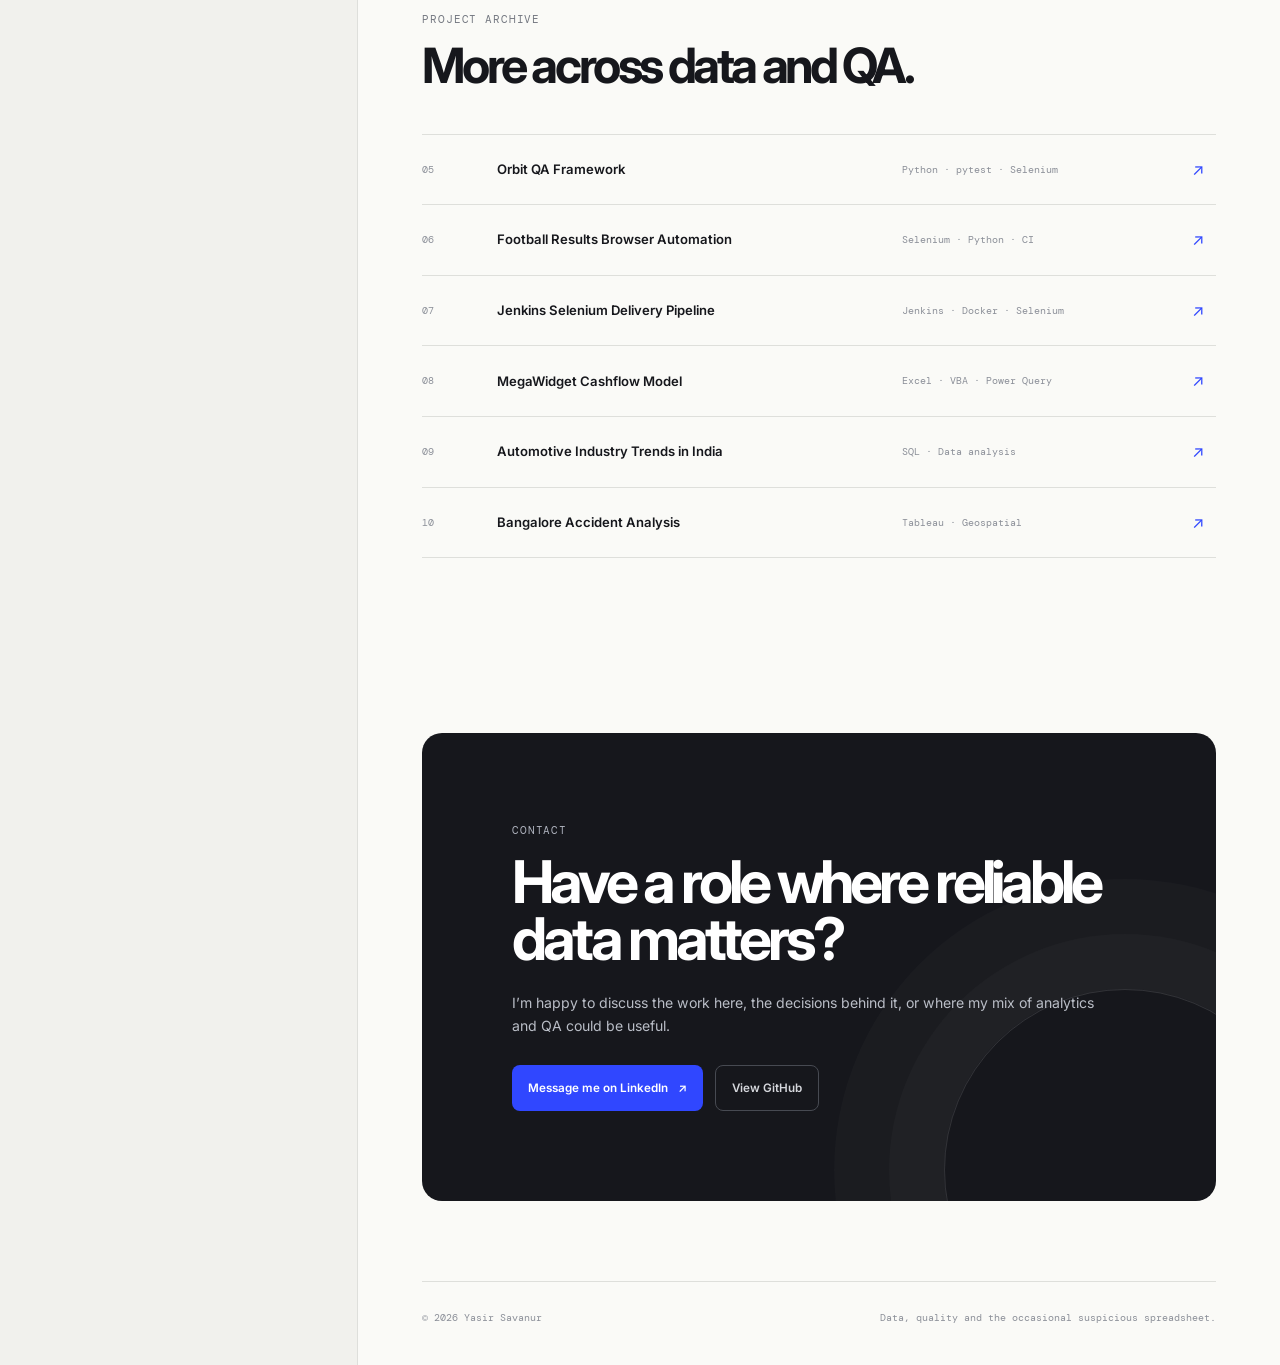
==== commit 0d08389a: "Refine project labels and achievement context" ====
--- a/index.html
+++ b/index.html
@@ -23,7 +23,6 @@
             <img class="profile-photo" src="images/2aeb2792-b7c7-423c-a01d-d7859b0a47f7.jpeg" alt="Portrait of Yasir Savanur">
           </a>
           <div class="profile-heading">
-            <p class="availability"><span aria-hidden="true"></span> Available for UK roles</p>
             <h1>Yasir Savanur</h1>
             <p>Data Analyst <span>+</span> Quality Engineer</p>
             <small>United Kingdom</small>
@@ -45,10 +44,12 @@
               <li>SQL</li><li>Python</li><li>Power BI</li><li>Excel</li><li>PySpark</li><li>Selenium</li><li>Data quality</li><li>Automation</li>
             </ul>
           </section>
-          <div class="profile-proof" role="group" aria-label="Selected results">
-            <div><strong>90%+</strong><span>discrepancies resolved before release</span></div>
-            <div><strong>4h → 30m</strong><span>pipeline preparation time</span></div>
-          </div>
+          <section class="profile-proof" aria-labelledby="achievements-label">
+            <p class="side-label" id="achievements-label">Selected achievements</p>
+            <div><strong>90%+</strong><span>assessment-data discrepancies resolved before national release · Pearson</span></div>
+            <div><strong>4h → 30m</strong><span>environmental-data preparation automated · Globalstratos</span></div>
+            <div><strong>800+/week</strong><span>silicon-validation cases automated through CI · Harman / Intel</span></div>
+          </section>
         </div>
       </aside>
 
@@ -74,7 +75,7 @@
           <div class="project-grid">
             <article class="project-card reveal">
               <a class="project-image" href="projects/pitchquery.html"><img src="https://pitchquery-football-bi.vercel.app/og.png" alt="PitchQuery football analytics interface" loading="eager"><span class="open-mark" aria-hidden="true">↗</span></a>
-              <div class="project-copy"><p class="project-type">Generative BI · Live application</p><h3><a href="projects/pitchquery.html">PitchQuery</a></h3><ul class="tag-list"><li>Python</li><li>FastAPI</li><li>DuckDB</li><li>LLM</li></ul><p>Ask unplanned football questions across 61,021 matches and receive SQL-backed answers with the query and assumptions kept visible.</p><a class="text-link" href="projects/pitchquery.html">Read case study <span aria-hidden="true">→</span></a></div>
+              <div class="project-copy"><p class="project-type">Generative BI · LLM text-to-SQL agent</p><h3><a href="projects/pitchquery.html">PitchQuery</a></h3><ul class="tag-list"><li>Python</li><li>FastAPI</li><li>DuckDB</li><li>LLM</li></ul><p>Ask unplanned football questions across 61,021 matches and receive SQL-backed answers with the query and assumptions kept visible.</p><a class="text-link" href="projects/pitchquery.html">Read case study <span aria-hidden="true">→</span></a></div>
             </article>
             <article class="project-card reveal">
               <a class="project-image" href="projects/waste-data.html"><img src="images/wasteimg.jpeg" alt="England waste management Power BI analysis" loading="lazy"><span class="open-mark" aria-hidden="true">↗</span></a>
@@ -82,7 +83,7 @@
             </article>
             <article class="project-card reveal">
               <a class="project-image" href="projects/kpi-anomaly.html"><img src="images/kpi-anomaly-detection-thumbnail.webp" alt="KPI dashboard showing a rolling baseline and highlighted anomaly" loading="lazy"><span class="open-mark" aria-hidden="true">↗</span></a>
-              <div class="project-copy"><p class="project-type">Monitoring automation · 180 days</p><h3><a href="projects/kpi-anomaly.html">KPI Anomaly Detection</a></h3><ul class="tag-list"><li>Python</li><li>Excel</li><li>Z-scores</li></ul><p>A repeatable watcher that compares operational KPIs with rolling baselines and sends explainable alerts when thresholds are crossed.</p><a class="text-link" href="projects/kpi-anomaly.html">Read case study <span aria-hidden="true">→</span></a></div>
+              <div class="project-copy"><p class="project-type">Monitoring automation · Statistical analysis</p><h3><a href="projects/kpi-anomaly.html">KPI Anomaly Detection</a></h3><ul class="tag-list"><li>Python</li><li>Excel</li><li>Z-scores</li></ul><p>A repeatable watcher that compares operational KPIs with rolling baselines and sends explainable alerts when thresholds are crossed.</p><a class="text-link" href="projects/kpi-anomaly.html">Read case study <span aria-hidden="true">→</span></a></div>
             </article>
             <article class="project-card reveal">
               <a class="project-image" href="projects/apple-pyspark.html"><img src="https://raw.githubusercontent.com/yasirsavanur/apple-data-analysis-pyspark/main/docs/assets/apple-pyspark-pipeline.png" alt="Apple purchase data PySpark pipeline" loading="lazy"><span class="open-mark" aria-hidden="true">↗</span></a>
--- a/assets/css/refined.css
+++ b/assets/css/refined.css
@@ -49,6 +49,7 @@
 .skill-list, .tag-list { display: flex; flex-wrap: wrap; gap: 7px; padding: 0; margin: 0; list-style: none; }
 .skill-list li, .tag-list li { padding: 5px 10px; border-radius: 999px; background: #e3e4df; color: #3e424b; font-family: var(--mono); font-size: .61rem; }
 .profile-proof { display: grid; gap: 12px; margin-top: auto; padding-top: 30px; }
+.profile-proof > .side-label { margin: 0 0 2px; }
 .profile-proof div { display: grid; grid-template-columns: 82px 1fr; gap: 11px; align-items: center; }
 .profile-proof strong { color: var(--blue); font-family: var(--mono); font-size: .77rem; }
 .profile-proof span { color: #696d74; font-size: .68rem; line-height: 1.4; }
@@ -143,7 +144,8 @@
   .profile-heading { margin-top: 6px; }
   .social-links { grid-column: 2; margin-top: 16px; }
   .profile-section { grid-column: 1 / -1; }
-  .profile-proof { grid-column: 1 / -1; grid-template-columns: repeat(2, 1fr); margin-top: 0; }
+  .profile-proof { grid-column: 1 / -1; grid-template-columns: repeat(3, 1fr); margin-top: 0; }
+  .profile-proof > .side-label { grid-column: 1 / -1; }
   .portfolio-main { padding: 0 clamp(24px, 6vw, 60px); }
 }
 
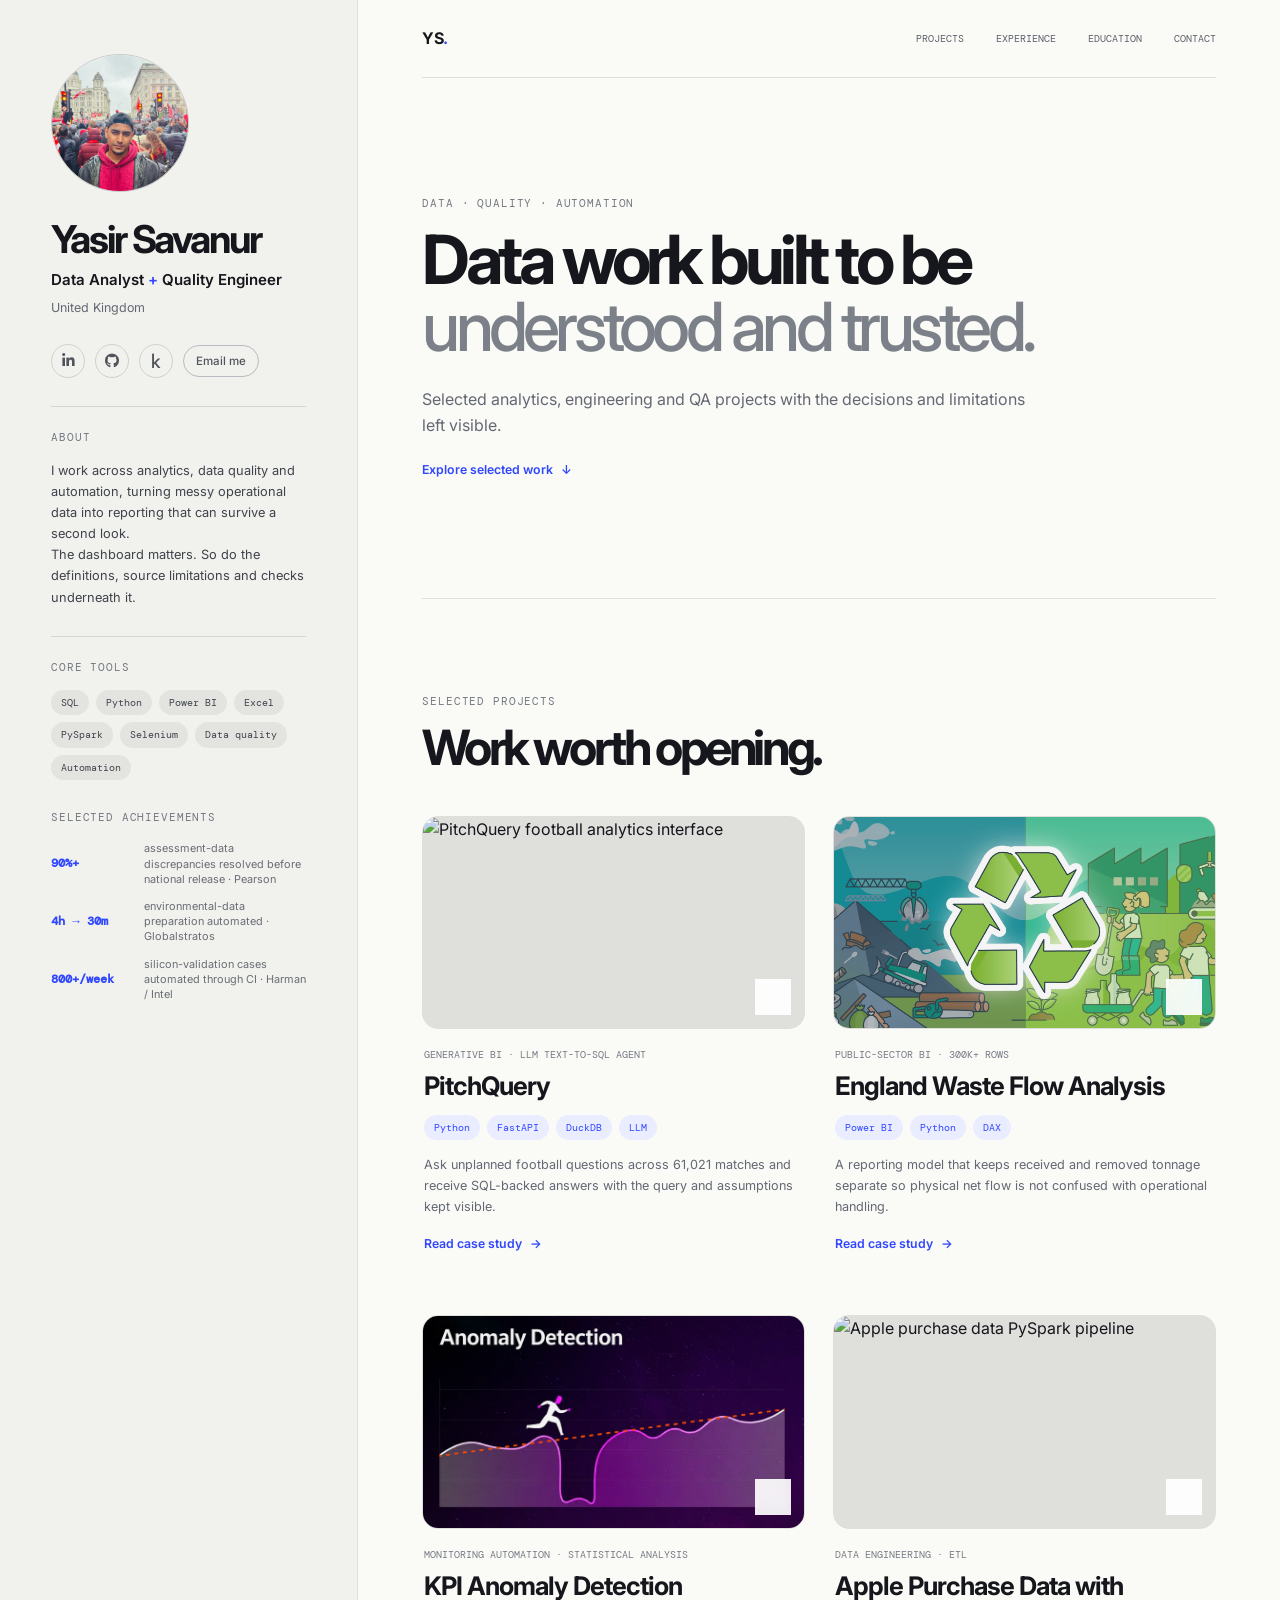
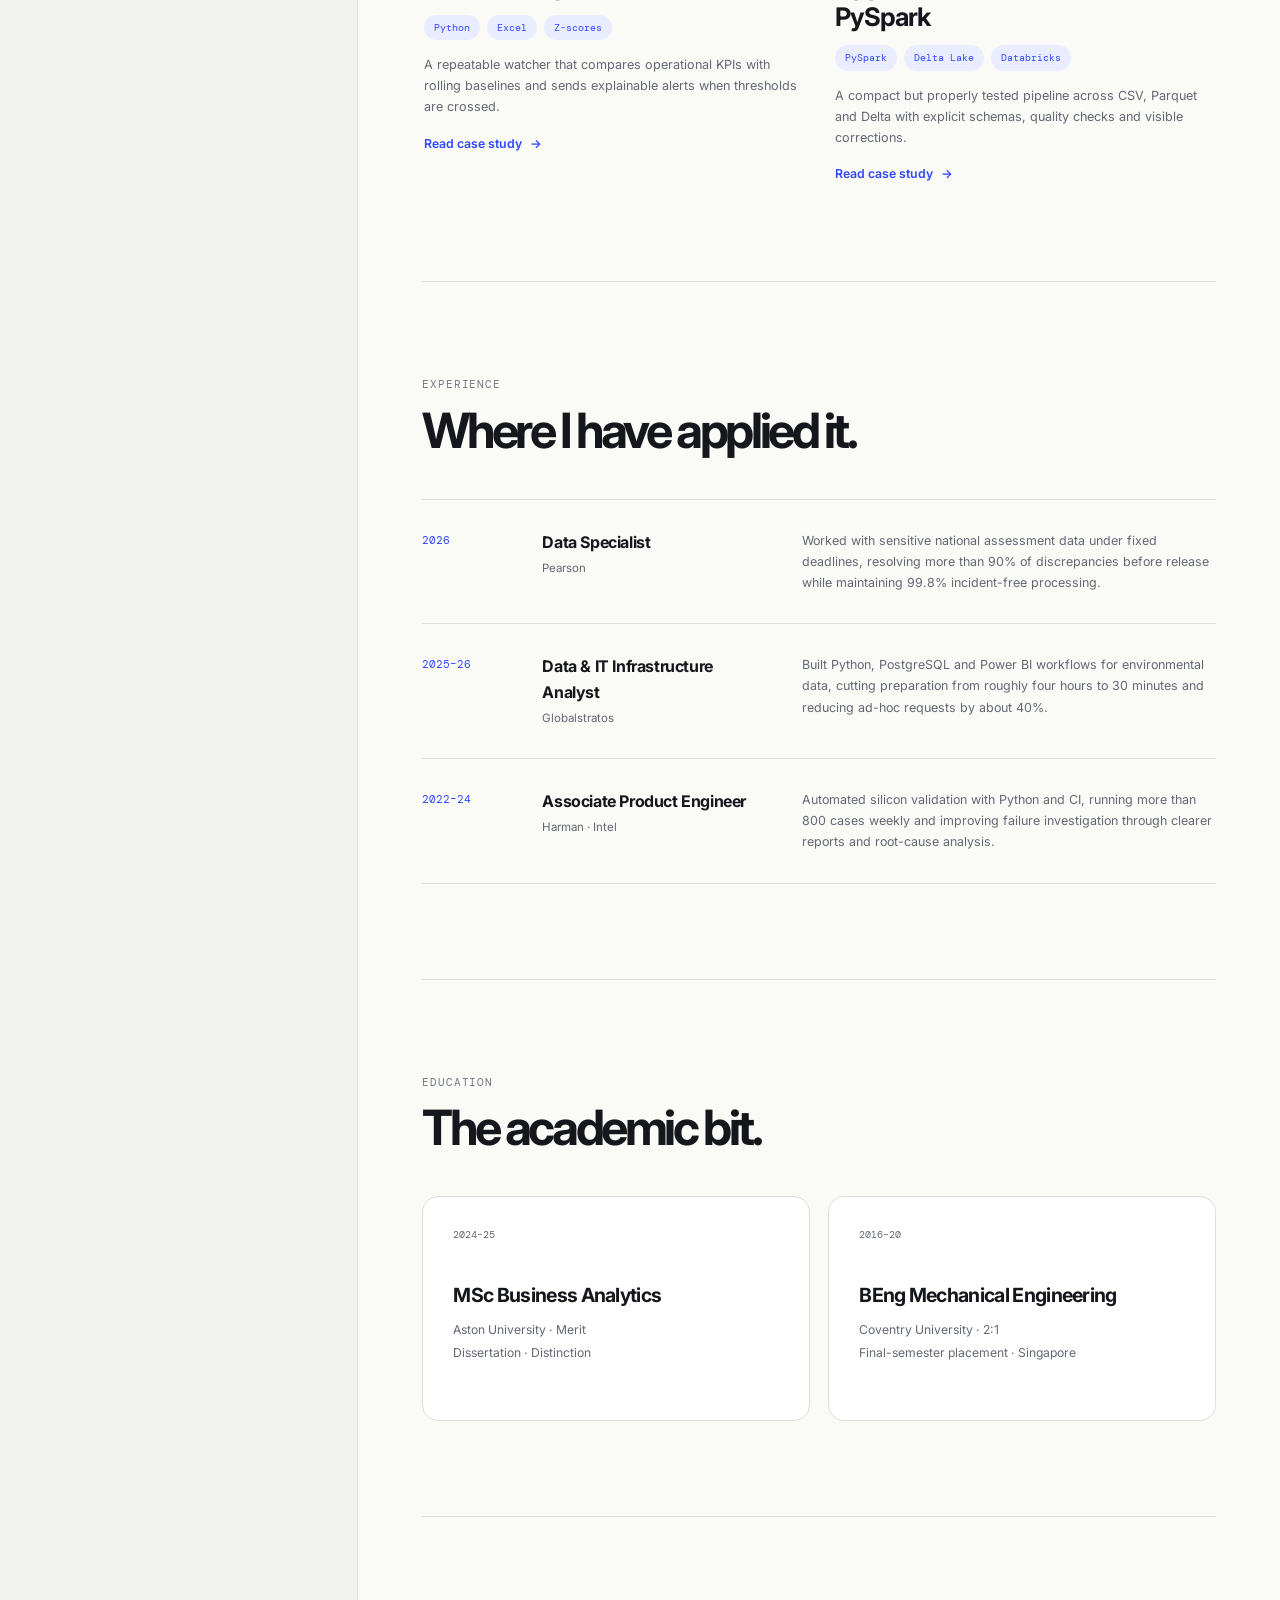
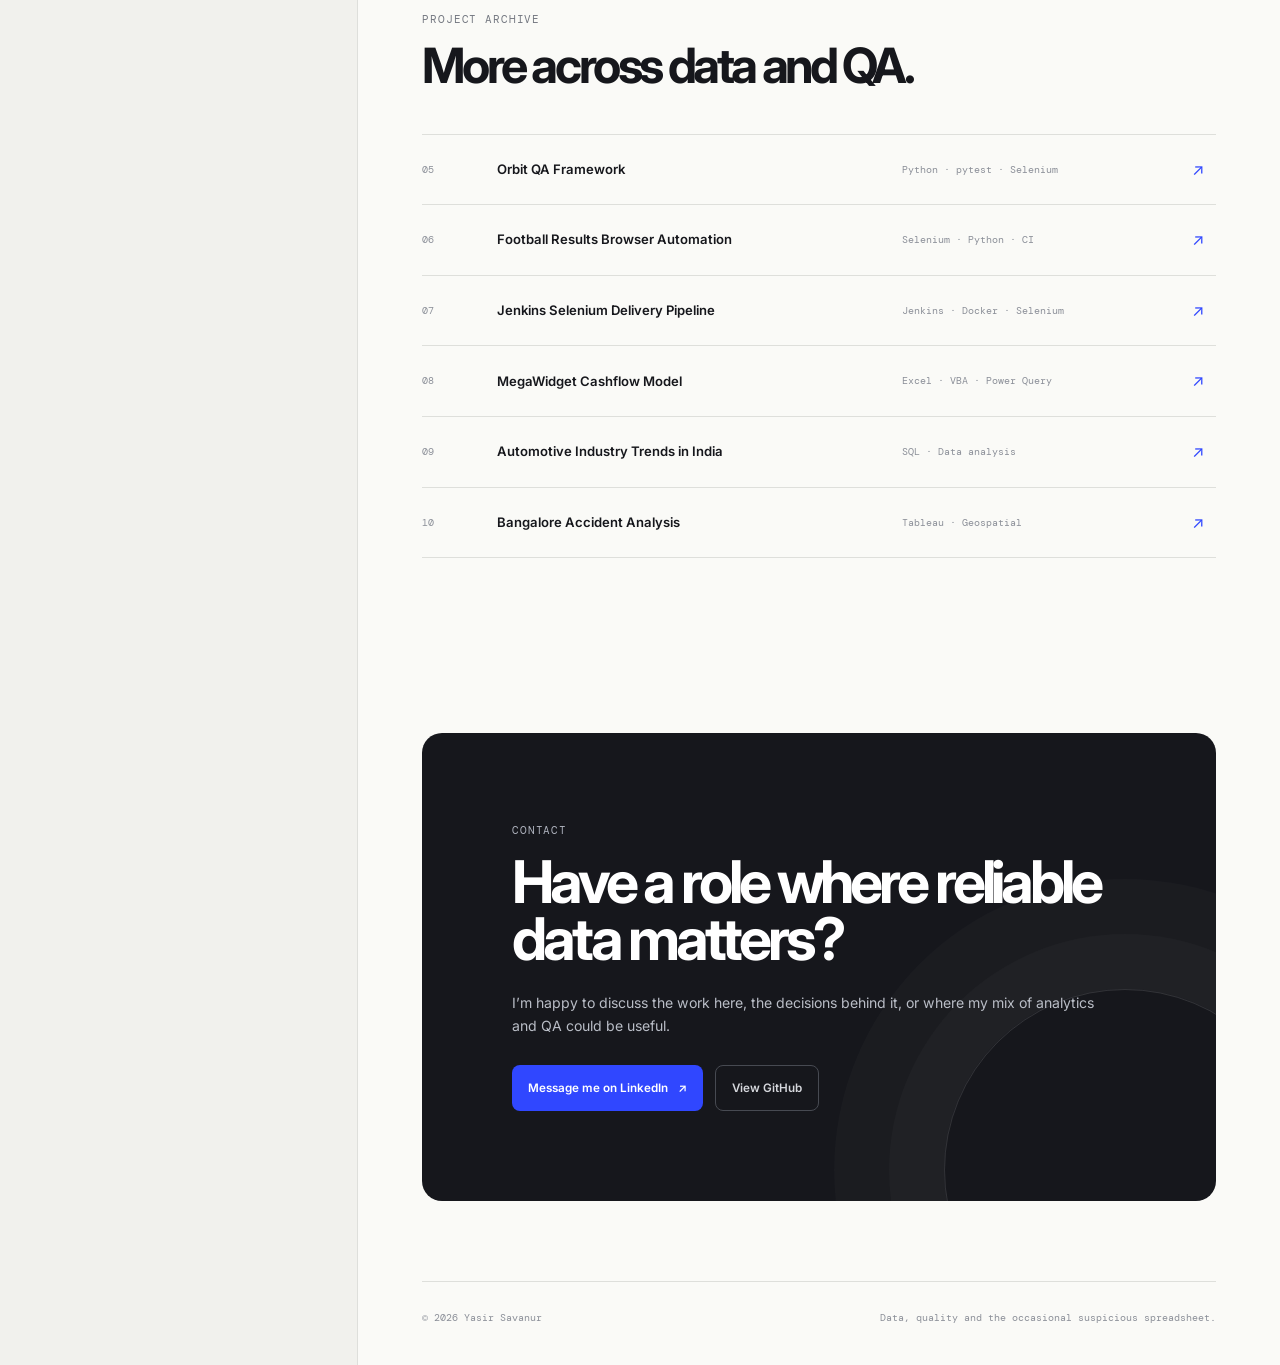
==== commit 15d38431: "Add Singapore placement to education" ====
--- a/index.html
+++ b/index.html
@@ -105,7 +105,7 @@
           <div class="section-heading reveal"><div><p class="section-label">Education</p><h2>The academic bit.</h2></div></div>
           <div class="education-grid">
             <article class="education-card reveal"><p class="education-year">2024–25</p><h3>MSc Business Analytics</h3><p>Aston University · Merit</p><small>Dissertation · Distinction</small></article>
-            <article class="education-card reveal"><p class="education-year">2016–20</p><h3>BEng Mechanical Engineering</h3><p>Coventry University · 2:1</p></article>
+            <article class="education-card reveal"><p class="education-year">2016–20</p><h3>BEng Mechanical Engineering</h3><p>Coventry University · 2:1</p><small>Final-semester placement · Singapore</small></article>
           </div>
         </section>
 
